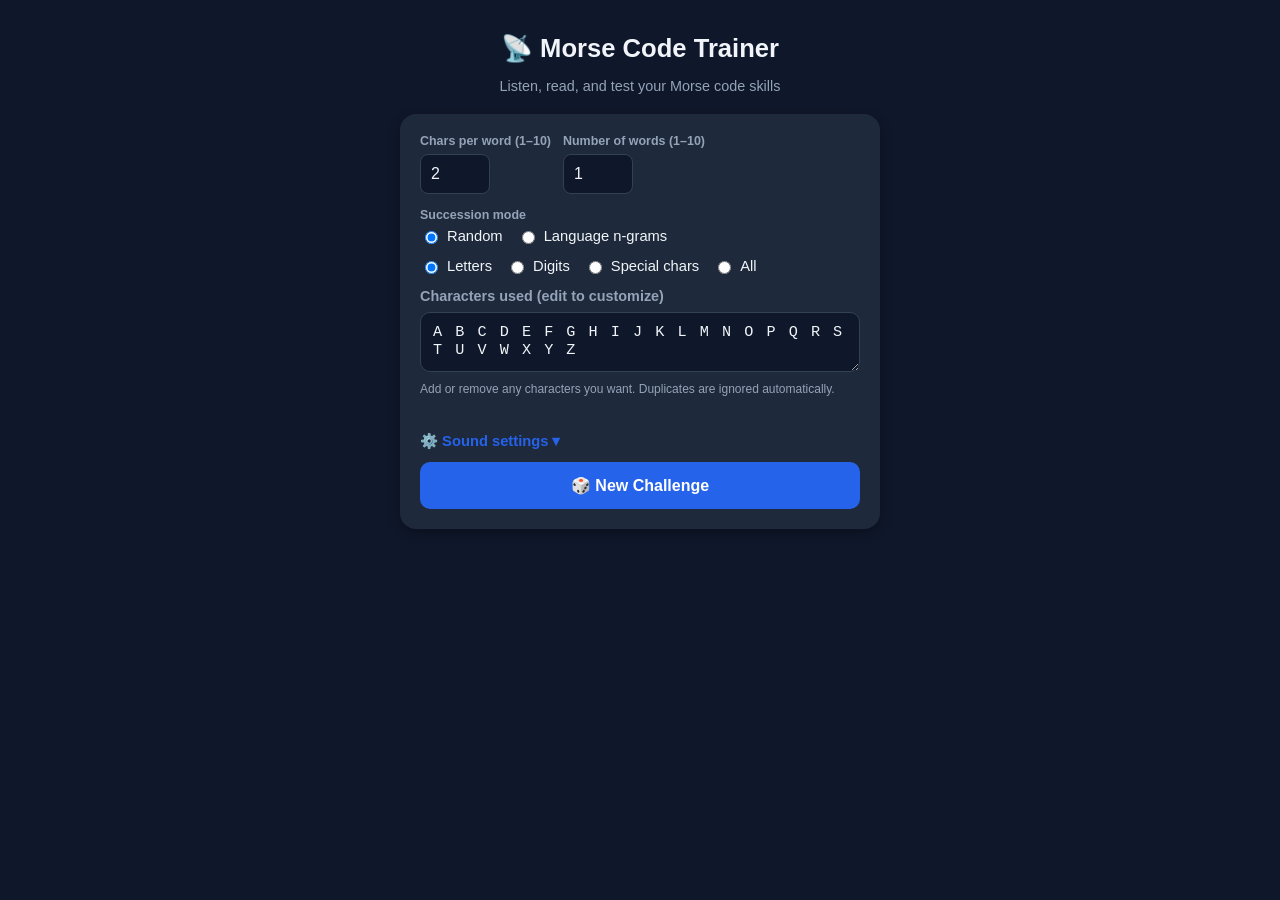
==== client/public/index.html @ 551f35c0 "first commit" ====
<!DOCTYPE html>
<html lang="en">
<head>
<meta charset="UTF-8">
<meta name="viewport" content="width=device-width, initial-scale=1.0, maximum-scale=1.0">
<title>Morse Code Trainer</title>
<style>
  :root {
    --primary: #2563eb;
    --primary-dark: #1d4ed8;
    --success: #16a34a;
    --error: #dc2626;
    --bg: #0f172a;
    --card-bg: #1e293b;
    --text: #f1f5f9;
    --muted: #94a3b8;
  }
  * { box-sizing: border-box; }
  body {
    margin: 0;
    font-family: -apple-system, BlinkMacSystemFont, 'Segoe UI', Roboto, sans-serif;
    background: var(--bg);
    color: var(--text);
    min-height: 100vh;
    display: flex;
    justify-content: center;
    padding: 16px;
  }
  .app {
    width: 100%;
    max-width: 480px;
  }
  h1 {
    text-align: center;
    font-size: 1.6rem;
    margin-bottom: 4px;
  }
  .subtitle {
    text-align: center;
    color: var(--muted);
    font-size: 0.9rem;
    margin-bottom: 20px;
  }
  .card {
    background: var(--card-bg);
    border-radius: 16px;
    padding: 20px;
    margin-bottom: 16px;
    box-shadow: 0 4px 12px rgba(0,0,0,0.3);
  }
  label {
    display: block;
    margin-bottom: 8px;
    font-weight: 600;
    font-size: 0.9rem;
    color: var(--muted);
  }
  .row {
    display: flex;
    gap: 12px;
    align-items: flex-end;
    margin-bottom: 14px;
    flex-wrap: wrap;
  }
  input[type="number"] {
    width: 70px;
    padding: 10px;
    border-radius: 8px;
    border: 1px solid #334155;
    background: #0f172a;
    color: var(--text);
    font-size: 1rem;
  }
  .word-settings-field {
    display: flex;
    flex-direction: column;
  }
  .word-settings-field label {
    font-size: 0.78rem;
    margin-bottom: 6px;
    white-space: nowrap;
  }
  .charset-options {
    display: flex;
    gap: 14px;
    flex-wrap: wrap;
  }
  .charset-options label {
    display: flex;
    align-items: center;
    gap: 6px;
    font-weight: 400;
    color: var(--text);
    margin-bottom: 0;
    font-size: 0.92rem;
  }
  .toggle-row {
    display: flex;
    align-items: center;
    gap: 8px;
    margin-bottom: 14px;
  }
  .toggle-row label {
    font-weight: 400;
    color: var(--text);
    margin-bottom: 0;
    font-size: 0.92rem;
    display: flex;
    align-items: center;
    gap: 8px;
  }
  .toggle-row input[type="checkbox"] {
    width: 18px;
    height: 18px;
    accent-color: var(--primary);
    cursor: pointer;
  }
  .collapsible {
    background: transparent;
    border: none;
    color: var(--primary);
    font-weight: 600;
    font-size: 0.92rem;
    cursor: pointer;
    padding: 0;
    margin-bottom: 12px;
    display: flex;
    align-items: center;
    gap: 6px;
    width: auto;
  }
  .collapsible:hover { text-decoration: underline; background: transparent; }
  .settings-grid {
    display: grid;
    grid-template-columns: 1fr 1fr;
    gap: 12px 16px;
  }
  .settings-field label {
    font-size: 0.8rem;
    margin-bottom: 4px;
  }
  .settings-field input[type="number"] {
    width: 100%;
  }
  .settings-panel {
    margin-bottom: 14px;
  }
  .reset-btn {
    margin-top: 12px;
    background: #334155;
    color: var(--text);
    font-size: 0.85rem;
    padding: 10px;
  }
  .reset-btn:hover { background: #475569; }
  .charpool-textarea {
    width: 100%;
    min-height: 60px;
    padding: 10px 12px;
    border-radius: 10px;
    border: 1px solid #334155;
    background: #0f172a;
    color: var(--text);
    font-size: 0.95rem;
    font-family: 'Courier New', monospace;
    letter-spacing: 2px;
    resize: vertical;
    margin-bottom: 6px;
  }
  .charpool-note {
    font-size: 0.75rem;
    color: var(--muted);
    margin-bottom: 12px;
  }
  .charpool-warning {
    font-size: 0.78rem;
    color: #fbbf24;
    margin-bottom: 12px;
    min-height: 1em;
  }
  button {
    border: none;
    border-radius: 10px;
    padding: 14px 18px;
    font-size: 1rem;
    font-weight: 600;
    cursor: pointer;
    transition: transform 0.1s, background 0.2s;
    width: 100%;
  }
  button:active { transform: scale(0.97); }
  .btn-primary { background: var(--primary); color: white; }
  .btn-primary:hover { background: var(--primary-dark); }
  .btn-secondary { background: #334155; color: var(--text); }
  .btn-secondary:hover { background: #475569; }
  .btn-success { background: var(--success); color: white; }
  .btn-row {
    display: flex;
    gap: 10px;
    margin-bottom: 10px;
  }
  .morse-display {
    font-size: 1.6rem;
    letter-spacing: 3px;
    text-align: center;
    min-height: 60px;
    display: flex;
    align-items: center;
    justify-content: center;
    background: #0f172a;
    border-radius: 12px;
    padding: 16px;
    margin-bottom: 14px;
    word-break: break-word;
    font-family: 'Courier New', monospace;
  }
  .answer-input {
    width: 100%;
    padding: 14px;
    border-radius: 10px;
    border: 1px solid #334155;
    background: #0f172a;
    color: var(--text);
    font-size: 1.2rem;
    text-transform: uppercase;
    text-align: center;
    letter-spacing: 3px;
    margin-bottom: 14px;
  }
  .result {
    text-align: center;
    font-size: 1.4rem;
    letter-spacing: 3px;
    margin-bottom: 10px;
    font-family: 'Courier New', monospace;
  }
  .result-status {
    text-align: center;
    font-size: 1.1rem;
    font-weight: 700;
    margin-bottom: 6px;
  }
  .correct { color: var(--success); }
  .incorrect { color: var(--error); }
  .char-box {
    display: inline-block;
    padding: 4px 8px;
    margin: 2px 1px;
    border-radius: 6px;
  }
  .word-group {
    display: inline-block;
    margin: 0 8px;
  }
  .char-correct { background: rgba(22,163,74,0.2); color: var(--success); }
  .char-incorrect { background: rgba(220,38,38,0.2); color: var(--error); }
  .hint {
    text-align: center;
    color: var(--muted);
    font-size: 0.78rem;
    margin-top: -6px;
    margin-bottom: 12px;
  }
  .hidden { display: none; }
  @media (max-width: 380px) {
    .morse-display { font-size: 1.3rem; letter-spacing: 2px; }
    .settings-grid { grid-template-columns: 1fr; }
  }
</style>
</head>
<body>
<div class="app">
  <h1>📡 Morse Code Trainer</h1>
  <p class="subtitle">Listen, read, and test your Morse code skills</p>

  <div class="card">
    <div class="row">
      <div class="word-settings-field">
        <label for="numChars">Chars per word (1–10)</label>
        <input type="number" id="numChars" min="1" max="10" value="2">
      </div>
      <div class="word-settings-field">
        <label for="numWords">Number of words (1–10)</label>
        <input type="number" id="numWords" min="1" max="10" value="1">
      </div>
    </div>

    <div class="row">
      <div class="word-settings-field" style="flex:1;">
        <label>Succession mode</label>
        <div class="charset-options">
          <label><input type="radio" name="successionMode" value="random" checked> Random</label>
          <label><input type="radio" name="successionMode" value="ngram"> Language n-grams</label>
        </div>
      </div>
    </div>

    <div class="row" id="languageRow" style="display:none;">
      <div class="word-settings-field" style="flex:1;">
        <label>Language</label>
        <div class="charset-options">
          <label><input type="radio" name="ngramLanguage" value="english" checked> English</label>
          <label><input type="radio" name="ngramLanguage" value="french"> French</label>
          <label><input type="radio" name="ngramLanguage" value="german"> German</label>
        </div>
      </div>
    </div>
    <div class="hint hidden" id="ngramHint">Real letter sequences (n-grams) sampled from common vocabulary. Accented letters are simplified to A-Z so they map to Morse code.</div>

    <div id="charsetSection">
      <div class="row">
        <div class="charset-options">
          <label><input type="radio" name="charset" value="letters" checked> Letters</label>
          <label><input type="radio" name="charset" value="digits"> Digits</label>
          <label><input type="radio" name="charset" value="special"> Special chars</label>
          <label><input type="radio" name="charset" value="all"> All</label>
        </div>
      </div>

      <label for="charPoolInput">Characters used (edit to customize)</label>
      <textarea id="charPoolInput" class="charpool-textarea" spellcheck="false"></textarea>
      <div class="charpool-note">Add or remove any characters you want. Duplicates are ignored automatically.</div>
      <div class="charpool-warning" id="charPoolWarning"></div>
    </div>

    <button class="collapsible" id="soundSettingsToggle">⚙️ Sound settings ▾</button>
    <div class="settings-panel hidden" id="soundSettingsPanel">
      <div class="toggle-row">
        <label><input type="checkbox" id="autoPlayToggle" checked> Auto-play sound on new challenge</label>
      </div>
      <div class="settings-grid">
        <div class="settings-field">
          <label for="freqInput">Frequency (Hz)</label>
          <input type="number" id="freqInput" min="100" max="2000" step="10" value="650">
        </div>
        <div class="settings-field">
          <label for="dotInput">Dot duration (ms)</label>
          <input type="number" id="dotInput" min="20" max="1000" step="10" value="90">
        </div>
        <div class="settings-field">
          <label for="dashInput">Dash duration (ms)</label>
          <input type="number" id="dashInput" min="20" max="3000" step="10" value="270">
        </div>
        <div class="settings-field">
          <label for="symbolGapInput">Gap between symbols (ms)</label>
          <input type="number" id="symbolGapInput" min="0" max="1000" step="10" value="90">
        </div>
        <div class="settings-field">
          <label for="charGapInput">Gap between characters (ms)</label>
          <input type="number" id="charGapInput" min="0" max="3000" step="10" value="270">
        </div>
        <div class="settings-field">
          <label for="wordGapInput">Gap between words (ms)</label>
          <input type="number" id="wordGapInput" min="0" max="5000" step="10" value="630">
        </div>
      </div>
      <button class="reset-btn" id="resetSettingsBtn">Reset to standard timing</button>
    </div>

    <button class="btn-primary" id="newChallengeBtn">🎲 New Challenge</button>
  </div>

  <div class="card" id="challengeCard" style="display:none;">
    <label>Morse Code</label>
    <div class="morse-display" id="morseDisplay">— · — ·</div>
    <div class="btn-row">
      <button class="btn-secondary" id="playBtn">🔊 Play Sound</button>
    </div>

    <label for="answerInput">Your answer</label>
    <input type="text" id="answerInput" class="answer-input" maxlength="40" placeholder="Type your answer">

    <div class="btn-row">
      <button class="btn-success" id="checkBtn">✅ Show Result</button>
    </div>

    <div id="resultArea" class="hidden">
      <div class="result-status" id="resultStatus"></div>
      <div class="result" id="resultCompare"></div>
    </div>
  </div>
</div>

<script>
const MORSE = {
  'A': '.-', 'B': '-...', 'C': '-.-.', 'D': '-..', 'E': '.', 'F': '..-.',
  'G': '--.', 'H': '....', 'I': '..', 'J': '.---', 'K': '-.-', 'L': '.-..',
  'M': '--', 'N': '-.', 'O': '---', 'P': '.--.', 'Q': '--.-', 'R': '.-.',
  'S': '...', 'T': '-', 'U': '..-', 'V': '...-', 'W': '.--', 'X': '-..-',
  'Y': '-.--', 'Z': '--..',
  '0': '-----', '1': '.----', '2': '..---', '3': '...--', '4': '....-',
  '5': '.....', '6': '-....', '7': '--...', '8': '---..', '9': '----.',
  '.': '.-.-.-', ',': '--..--', '?': '..--..', "'": '.----.',
  '!': '-.-.--', '/': '-..-.', '(': '-.--.', ')': '-.--.-',
  '&': '.-...', ':': '---...', ';': '-.-.-.', '=': '-...-',
  '+': '.-.-.', '-': '-....-', '_': '..--.-', '"': '.-..-.',
  '$': '...-..-', '@': '.--.-.'
};

const LETTERS = 'ABCDEFGHIJKLMNOPQRSTUVWXYZ'.split('');
const DIGITS = '0123456789'.split('');
const SPECIAL = ['.', ',', '?', "'", '!', '/', '(', ')', '&', ':', ';', '=', '+', '-', '_', '"', '$', '@'];

const PRESETS = {
  letters: LETTERS,
  digits: DIGITS,
  special: SPECIAL,
  all: LETTERS.concat(DIGITS, SPECIAL)
};

const NGRAM_WORDLISTS = {
  english: [
    "A","I","AT","TO","IT","OF","IN","ON","AS","BE","BY","OR","GO","DO","WE","HE","SO","UP","NO","AN","AM","IF","US","MY","ME","OK","ID","OH","HI","YO","PA","MA","OX","EX",
    "THE","AND","FOR","ARE","BUT","NOT","YOU","ALL","CAN","HER","WAS","ONE","OUR","OUT","DAY","GET","HAS","HIM","HIS","HOW","MAN","NEW","NOW","OLD","SEE","TWO","WAY","WHO","BOY","DID","ITS","LET","PUT","SAY","SHE","TOO","USE","ARM","BAG","BED","BOX","CAR","CAT","COW","CUP","CUT","DOG","EAR","EAT","EGG","END","EYE","FAR","FEW","FLY","FUN","GUN","GUY","HOT","ICE","JOB","JOY","KEY","KID","LAW","LEG","LIE","LOT","LOW","MAP","MIX","MOM","NET","OIL","OWN","PAY","PEN","PET","PIE","PIG","POT","RUN","SAD","SAT","SET","SIT","SIX","SKY","SUN","TAX","TEA","TEN","TIP","TOP","TOY","WAR","WIN","YES","ZOO",
    "THAT","WITH","THIS","WILL","YOUR","FROM","THEY","KNOW","WANT","BEEN","GOOD","MUCH","SOME","TIME","VERY","WHEN","COME","HERE","JUST","LIKE","LONG","MAKE","MANY","OVER","SUCH","TAKE","THAN","THEM","WELL","WERE","WHAT","WORD","WORK","YEAR","BACK","CALL","CAME","EACH","FIND","GIVE","HAND","HIGH","KEEP","KIND","LAST","LEFT","LIFE","LIVE","LOOK","MADE","MOST","MOVE","MUST","NAME","NEED","NEXT","OPEN","PART","PLAY","SAID","SAME","SEEM","SHOW","SIDE","TELL","TURN","USED","WEEK","ABLE","BODY","BOOK","BOTH","CITY","COLD","DARK","DEAL","DOOR","DOWN","EASY","FACE","FACT","FALL","FEEL","FILM","FIRE","FISH","FIVE","FOOD","FOOT","FORM","FOUR","FREE","FULL","GAME","GIRL","GROW","HALF","HARD","HEAD","HEAR","HEAT","HELP","HOLD","HOME","HOPE","HOUR","IDEA","KILL","LAND","LATE","LEAD","LESS","LINE","LIST","LOVE","MEAN","MEET","MIND","MISS","NEAR","NICE","NINE","NONE","NOTE","PAIN","PLAN","READ","REAL","REST","RICH","RISE","ROAD","ROCK","ROLE","ROOM","RULE","SAFE","SEAT","SEND","SHIP","SHOP","SHUT","SING","SIZE","SLOW","SORT","SPOT","STAR","STOP","SURE","TALK","TEAM","TEST","TEXT","TREE","TRIP","TRUE","UNIT","VOTE","WAIT","WALK","WALL","WARM","WASH","WIDE","WIFE","WILD","WIND","WISH","WOOD",
    "ABOUT","AFTER","AGAIN","BEING","COULD","EVERY","FIRST","FOUND","GREAT","GROUP","HOUSE","LARGE","LEARN","NEVER","OTHER","PLACE","RIGHT","SMALL","SOUND","STILL","THEIR","THERE","THESE","THING","THINK","THREE","UNDER","WATER","WHERE","WHICH","WHILE","WORLD","WOULD","WRITE","YOUNG","ABOVE","ADULT","ALONE","ALONG","ALIVE","AMONG","ANGER","APPLE","APPLY","BASIC","BEACH","BEGIN","BLACK","BLIND","BLOCK","BLOOD","BOARD","BRAIN","BREAD","BREAK","BRING","BROAD","BROWN","BUILD","CARRY","CATCH","CAUSE","CHAIR","CHART","CHASE","CHILD","CLAIM","CLASS","CLEAN","CLEAR","CLOCK","CLOSE","CLOUD","COAST","COUNT","COURT","COVER","CRAZY","CREAM","CRIME","CROSS","CROWD","CROWN","DAILY","DANCE","DEATH","DOUBT","DRAFT","DRAMA","DREAM","DRESS","DRINK","DRIVE","EARLY","EARTH","EIGHT","EMPTY","ENEMY","ENJOY","ENTER","ENTRY","EQUAL","ERROR","EVENT","EXACT","EXIST","EXTRA","FAITH","FALSE","FIELD","FIGHT","FINAL","FLOOR","FOCUS","FORCE","FRAME","FRESH","FRONT","FRUIT","FUNNY","GLASS","GRAND","GRASS","GREEN","GUARD","GUESS","GUEST","GUIDE","HAPPY","HEART","HEAVY","HORSE","HOTEL","HUMAN","IMAGE","ISSUE","JUDGE","KNIFE","LAUGH","LEVEL","LIGHT","LIMIT","LOCAL","LOOSE","LUCKY","LUNCH","MAGIC","MAJOR","MATCH","METAL","MODEL","MONEY","MONTH","MOTOR","MOUSE","MOUTH","MOVIE","NERVE","NIGHT","NOISE","NORTH","NOVEL","NURSE","OCEAN","OFFER","ORDER","PAINT","PAPER","PARTY","PEACE","PHONE","PHOTO","PIANO","PIECE","PILOT","PLANE","PLANT","PLATE","POINT","POWER","PRESS","PRICE","PRIDE","PRIZE","PROUD","QUEEN","QUICK","QUIET","QUITE","RADIO","RAISE","RANGE","REACH","READY","RIVER","ROUND","ROUTE","ROYAL","SCALE","SCENE","SCORE","SENSE","SERVE","SEVEN","SHAPE","SHARE","SHARP","SHEET","SHELF","SHELL","SHIFT","SHINE","SHIRT","SHOCK","SHOOT","SHORT","SIGHT","SINCE","SKILL","SLEEP","SLIDE","SMART","SMILE","SMOKE","SOLID","SOLVE","SORRY","SPACE","SPARE","SPEAK","SPEED","SPEND","SPORT","STAGE","STAND","START","STATE","STEAM","STEEL","STICK","STOCK","STONE","STORE","STORM","STORY","STUDY","STYLE","SUGAR","SUPER","SWEET","TABLE","TEACH","THANK","THEME","THICK","THROW","TIGHT","TITLE","TODAY","TOTAL","TOUCH","TOUGH","TOWER","TRACK","TRADE","TRAIN","TREAT","TREND","TRIAL","TRICK","TRUCK","TRUST","TRUTH","TWICE","UNION","UNTIL","UPPER","URBAN","USUAL","VALUE","VIDEO","VISIT","VOICE","WATCH","WHEEL","WHITE","WHOLE","WOMAN","WORRY","WORSE","WORTH","WRONG","YOUTH",
    "ALWAYS","AROUND","BECAME","BECOME","BEFORE","BETTER","CHANGE","DURING","ENOUGH","FAMILY","FOLLOW","FRIEND","LITTLE","LOOKED","MOMENT","NUMBER","PEOPLE","PERSON","PUBLIC","REALLY","SCHOOL","SECOND","SHOULD","SYSTEM","THOUGH","TOWARD","ANIMAL","ANSWER","BEHIND","BOTTOM","BROKEN","BUDGET","CAMERA","CANCER","CARBON","CASTLE","CHOICE","CHURCH","CIRCLE","COFFEE","COLUMN","COMBAT","COMMON","COOKIE","COTTON","COUPLE","COURSE","COUSIN","CREDIT","CUSTOM","DAMAGE","DANGER","DECIDE","DEGREE","DESERT","DESIGN","DESIRE","DETAIL","DEVICE","DIFFER","DINNER","DOCTOR","DOLLAR","DOMAIN","DRAGON","EFFECT","EFFORT","EITHER","ELEVEN","EMPIRE","ENGINE","EQUITY","ESCAPE","ETHNIC","EXPAND","EXPECT","EXPERT","EXPORT","FACTOR","FAILED","FAMOUS","FASTEN","FATHER","FELLOW","FEMALE","FIGURE","FILTER","FINGER","FLAVOR","FOREST","FORGET","FORMAL","FORMAT","FORMER","FOSSIL","FUTURE","GARDEN","GATHER","GENDER","GLOBAL","GOLDEN","GROUND","GROWTH","HANDLE","HAPPEN","HEALTH","HEIGHT","HIDDEN","IMPACT","INCOME","INDEED","INJURY","INSECT","INSIDE","INTENT","INVITE","ISLAND","ITSELF","JUNIOR","KICKED","KNIGHT","LAWYER","LEADER","LEAGUE","LEGACY","LESSON","LETTER","LIQUID","LISTEN","LITTLE","LIVING","LOOKUP","MANNER","MARBLE","MARGIN","MARINE","MASTER","MATTER","MEDIUM","MEMBER","MEMORY","METHOD","MIDDLE","MINUTE","MIRROR","MODERN","MODEST","MODULE","MOMENT","MOTHER","MOTION","MOVING","MUSCLE","MUSEUM","MUTUAL","NATION","NATIVE","NATURE","NEARBY","NORMAL","NOTICE","NUMBER","OBJECT","OBTAIN","OFFICE","OPTION","ORANGE","ORIGIN","OUTPUT","OXYGEN","PARENT","PARTLY","PASSED","PATENT","PATROL","PATTER","PEOPLE","PEPPER","PERIOD","PERMIT","PHRASE","PICNIC","PLANET","PLENTY","POCKET","POLICY","POLISH","PORTAL","POSTER","PRIEST","PRINCE","PRISON","PROFIT","PROPER","PROTON","PUBLIC","PUZZLE","RABBIT","RANDOM","RARELY","RATHER","REALLY","REASON","RECALL","RECENT","RECORD","REDUCE","REFORM","REGARD","REGION","RELATE","REMAIN","REMOTE","REMOVE","RENDER","REPAIR","REPEAT","REPORT","RESCUE","RESULT","RETAIL","RETURN","REVEAL","REWARD","RHYTHM","ROBUST","ROTATE","ROUGHT","ROYALS","SAMPLE","SATURN","SAVING","SEARCH","SEASON","SECOND","SECTOR","SECURE","SELDOM","SELECT","SENIOR","SEQUEL","SERIES","SERVER","SETTLE","SEVERE","SHADOW","SHAPED","SHOWER","SILVER","SIMPLE","SIMPLY","SISTER","SOCCER","SOCIAL","SODIUM","SOLELY","SPEECH","SPHERE","SPIRIT","SPOKEN","SPREAD","SPRING","SQUARE","STABLE","STATIC","STATUS","STEADY","STOLEN","STRAIN","STREAM","STREET","STRESS","STRICT","STRIKE","STRING","STRIVE","STRONG","STUDIO","SUBMIT","SUDDEN","SUFFER","SUMMER","SUMMIT","SUNSET","SUPPLY","SURELY","SURVEY","SWITCH","SYMBOL","SYSTEM","TACKLE","TALENT","TARGET","TEMPLE","TENANT","TENNIS","THEORY","THRIVE","TICKET","TIMBER","TISSUE","TOWARD","TRAVEL","TREATY","TRIBAL","TRUSTY","TUNNEL","TWELVE","TWENTY","UNIQUE","UNLESS","UNLOCK","UNTIL0","UPDATE","UPLOAD","URGENT","USEFUL","VALLEY","VENDOR","VERBAL","VESSEL","VICTIM","VIOLIN","VIRTUE","VISION","VISUAL","VOLUME","VOYAGE","WALLET","WEALTH","WEAPON","WEEKLY","WICKED","WIDGET","WINDOW","WINTER","WISDOM","WITHIN","WONDER","WORKER","WRITER","YELLOW",
    "AGAINST","ANOTHER","BECAUSE","BETWEEN","COUNTRY","EXAMPLE","GENERAL","HIMSELF","HISTORY","INCLUDE","MORNING","NOTHING","PICTURE","PROBLEM","PROGRAM","QUICKLY","SEVERAL","SOMEONE","THOUGHT","THROUGH","TOGETHER","ABANDON","ABILITY","ABSENCE","ACADEMY","ACCOUNT","ACCUSED","ACHIEVE","ACQUIRE","ACTIVE","ADDRESS","ADVANCE","ADVISOR","AGREE","AIRLINE","AIRPORT","ALCOHOL","ALLIANCE","ALREADY","ANALYST","ANCIENT","ANNOUNCE","APPEAL","APPOINT","ARRANGE","ARTICLE","ATTEMPT","ATTRACT","AVERAGE","BALANCE","BANKING","BARRIER","BASEBALL","BATTERY","BENEFIT","BESIDES","BICYCLE","BIOLOGY","BLANKET","BOUNDARY","BREAKUP","BRIEFLY","BROTHER","BUILDER","BURNING","CABINET","CALIBER","CAMPING","CAPABLE","CAPITAL","CAPTURE","CAREFUL","CATALOG","CEILING","CENTRAL","CERTAIN","CHANNEL","CHAPTER","CHARITY","CHICKEN","CIRCUIT","CITIZEN","CLASSIC","CLEANER","CLIMATE","CLOSING","CLOTHES","COLLECT","COLONY","COMFORT","COMMAND","COMMENT","COMPANY","COMPARE","COMPETE","COMPLEX","CONCEPT","CONCERN","CONCERT","CONDUCT","CONFIRM","CONNECT","CONSIST","CONSULT","CONTACT","CONTAIN","CONTENT","CONTEST","CONTEXT","CONTROL","CONVERT","COOKING","COUNSEL","COUNTER","COVERAGE","CREATOR","CREATURE","CRIMSON","CRITICS","CULTURE","CURTAIN","CUSTODY","DEALING","DECLARE","DECLINE","DEFAULT","DEFENSE","DEGREES","DELIVER","DENSITY","DEPOSIT","DESKTOP","DESPITE","DESTINY","DETECT","DEVELOP","DIAGRAM","DIALECT","DIAMOND","DIGITAL","DILEMMA","DIMOND","DIRECTOR","DISABLE","DISCUSS","DISEASE","DISPLAY","DISPUTE","DISTANT","DISTINCT","DISTRICT","DIVERSE","DOCTRINE","DOMESTIC","DOWNLOAD","DRAWING","DRIVING","DYNASTY","EASTERN","ECONOMY","EDITION","ELDERLY","ELEMENT","EMBASSY","EMOTION","ENGAGED","ENHANCE","ENOUGH","ENTIRE","ENVELOPE","EPISODE","EQUALLY","ESSENCE","ESTATE","ETERNAL","EVENING","EVIDENT","EXACTLY","EXAMINE","EXECUTE","EXHIBIT","EXPENSE","EXPLAIN","EXPLORE","EXPOSED","EXTREME","FACTORY","FAILURE","FANTASY","FEATURE","FEEDING","FICTION","FINANCE","FINDING","FITNESS","FLEXIBLE","FLOATING","FOREIGN","FORWARD","FOUNDER","FRACTION","FREEDOM","FROZEN","FURNACE","GALLERY","GARBAGE","GENERAL","GENETIC","GENUINE","GESTURE","GLIMPSE","GRAVITY","GROCERY","HANDFUL","HARDWARE","HEADACHE","HEADING","HERSELF","HIGHWAY","HOLIDAY","HORIZON","HOSTAGE","HOUSING","HOWEVER","HUNDRED","HUNTING","HYBRID","ILLEGAL","ILLNESS","IMAGINE","IMPROVE","INCLUDE","INITIAL","INQUIRY","INSIGHT","INSTANT","INSTEAD","INTENSE","INTERIOR","INVOLVE","JOURNAL","JOURNEY","JUSTICE","KEYBOARD","KINGDOM","LANDING","LAUNDRY","LEARNED","LEATHER","LECTURE","LEGENDS","LEISURE","LIBERAL","LIBRARY","LICENSE","LIFETIME","LIGHTLY","LOCATED","MACHINE","MAGICAL","MAILBOX","MAINTAIN","MAJORITY","MANAGER","MANDATE","MANKIND","MASSIVE","MATERIAL","MAXIMUM","MEASURE","MEDICAL","MEETING","MENTION","MESSAGE","MILEAGE","MILITARY","MINERAL","MINIMUM","MISSING","MIXTURE","MOMENTS","MONITOR","MONSTER","MORNING","MOUNTAIN","MOVEMENT","MULTIPLE","MUSICAL","MYSTERY","NATURAL","NEGLECT","NETWORK","NEUTRAL","NOTABLE","NOWHERE","NUCLEAR","NURSERY","OBVIOUS","OFFICER","OPENING","OPINION","OPPOSED","ORDINARY","ORGANIC","OUTCOME","OUTLINE","OVERALL","PACKAGE","PAINFUL","PARKING","PARTNER","PASSAGE","PASSING","PASSION","PATTERN","PENALTY","PENSION","PERFECT","PICTURE","PIONEER","PLASTIC","PLATFORM","POLLING","PORTION","POVERTY","PRECISE","PREMISE","PREPARE","PRESENT","PRESSURE","PREVENT","PRIMARY","PRINTER","PRIVACY","PRIVATE","PROCEED","PROCESS","PRODUCE","PROJECT","PROMISE","PROMOTE","PROTECT","PROTEST","PROVIDE","PUBLISH","PURPOSE","PURSUIT","QUALIFY","QUALITY","QUARTER","RAILWAY","READING","REALITY","RECEIVE","RECOVER","REFLECT","REGULAR","RELEASE","REPLACE","REQUEST","REQUIRE","RESERVE","RESOLVE","RESPECT","RESPOND","REVENUE","REVERSE","ROMANCE","ROUTINE","SANDWICH","SCENERY","SCHEDULE","SCRATCH","SECTION","SEGMENT","SENSING","SERVANT","SETTING","SEVERAL","SHELTER","SHOULDER","SHRIMP","SIMPLIFY","SITUATE","SKILFUL","SLIGHTLY","SOCIETY","SOLDIER","SOMEHOW","SOMEONE","SOMEWHAT","SPECIAL","SPECIES","SPECTRUM","SPEAKER","STANDARD","STARTUP","STATION","STORAGE","STRANGE","STRATEGY","STRETCH","STRUCTURE","STUDENT","SUBJECT","SUCCESS","SUGGEST","SUITCASE","SUNRISE","SUNSHINE","SUPPORT","SUPREME","SURFACE","SURGEON","SURVIVE","SUSPECT","SUSTAIN","SYMPATHY","TALENTED","TEACHER","TEENAGE","TELEVISION","TENSION","TERRACE","TERRAIN","TERRIBLE","TEXTURE","THEATER","THERAPY","THEREBY","THOUSAND","THUMBNAIL","TOGETHER","TOMORROW","TOWARDS","TRADING","TRAFFIC","TRAINER","TRANSIT","TREASURE","TRIANGLE","TRIBUTE","TROUBLE","TRUSTED","TUITION","TUNNEL","TYPICAL","UMBRELLA","UNDERGO","UNIFORM","UNKNOWN","UPGRADE","UPWARDS","URGENCY","VACCINE","VACUUM","VARIETY","VEHICLE","VENTURE","VERSION","VETERAN","VICTORY","VILLAGE","VIOLATE","VIRTUAL","VISIBLE","VITAMIN","VOLTAGE","VOLUME","WARNING","WEATHER","WEBSITE","WEDDING","WELCOME","WHENEVER","WHEREAS","WHISPER","WILDLIFE","WITNESS","WORKING","WORKOUT","WRAPPER"
  ],
  french: [
    "LE","LA","LES","DE","DES","UN","UNE","ET","EST","QUE","QUI","PAR","SUR","PAS","SON","SES","LUI","ELLE","TOUT","TOUS","MOI","TOI","NOUS","VOUS","ICI","LA","OU","NI","SI","VU","EU","OUI","NON",
    "AVEC","DANS","POUR","PLUS","BIEN","SANS","SOUS","VERS","CHEZ","MAIS","DONC","AUSSI","AVANT","APRES","CONTRE","JAMAIS","TOUJOURS","MAINTENANT","BEAUCOUP","QUELQUE","CHAQUE","AUTRE","MEME","TRES","ASSEZ","TROP","PEU","RIEN","AUCUN","CELUI","CELLE","CEUX","QUAND","COMME","DEPUIS","PENDANT","JUSQUE","ENTRE","PARMI",
    "AINSI","ALORS","ENCORE","SOUVENT","PARFOIS","PERSONNE","HOMME","FEMME","ENFANT","FAMILLE","MAISON","VILLE","PAYS","MONDE","TEMPS","JOUR","ANNEE","HEURE","MINUTE","MOMENT","VIE","MORT","AMOUR","AMI","TRAVAIL","ECOLE","LIVRE","MOT","LANGUE","HISTOIRE","MUSIQUE","ART","SCIENCE","NATURE","ANIMAL","PLANTE","ARBRE","FLEUR","SOLEIL","LUNE","ETOILE","CIEL","MER","MONTAGNE","RIVIERE","FORET","ROUTE","VOITURE","TRAIN","AVION","BATEAU","VELO","ORDINATEUR","TELEPHONE","INTERNET","INFORMATION","COMMUNICATION",
    "DEVELOPPEMENT","UNIVERSITE","GOUVERNEMENT","SOCIETE","ECONOMIE","POLITIQUE","CULTURE","EDUCATION","SANTE","ENVIRONNEMENT","ADMINISTRATION","AGRICULTURE","ARCHITECTURE","BIBLIOTHEQUE","CIRCULATION","CIVILISATION","COMPETITION","CONSTRUCTION","CONVERSATION","CORRESPONDANCE","DEMOCRATIE","DEMONSTRATION","DESTINATION","DISTRIBUTION","EXPERIENCE","EXPLICATION","GENERATION","IMAGINATION","INDEPENDANCE","INDUSTRIE","INSTALLATION","INSTITUTION","INTELLIGENCE","INTERPRETATION","INVESTISSEMENT","LEGISLATION","LITTERATURE",
    "ABSOLU","ACCORD","ACTEUR","ADRESSE","AFFAIRE","AGENCE","AIGUILLE","AIMABLE","AJOUTER","ALLUMER","AMBIANCE","AMENDER","AMOUREUX","ANALYSE","ANCIEN","ANGLAIS","ANNONCE","APPAREIL","APPETIT","APPORTER","APPROCHE","ARGENT","ARMOIRE","ARRIVEE","ARTICLE","ASPECT","ASSIETTE","ATELIER","ATTENDRE","ATTITUDE","AUGMENTER","AUJOURD","AUTOMNE","AVENTURE","AVENUE","BALCON","BANDE","BANQUE","BATIMENT","BATON","BEAUCOUP","BESOIN","BILLET","BLESSER","BOISSON","BOUCHE","BOUGIE","BOUTIQUE","BUREAU","CADEAU","CALENDRIER","CAMPAGNE","CANARD","CAPABLE","CAPITAINE","CARRIERE","CARTON","CATEGORIE","CENTAINE","CENTRE","CERTAIN","CHAMBRE","CHAMPION","CHANCE","CHANGER","CHANSON","CHAPEAU","CHARGE","CHATEAU","CHAUFFAGE","CHEMISE","CHEVAL","CHIFFRE","CHIMIE","CHOISIR","CHOSE","CIRCONSTANCE","CITOYEN","CLASSE","CLIENT","COLLEGUE","COLONNE","COMBIEN","COMMANDE","COMMENCER","COMMERCE","COMPAGNIE","COMPLET","COMPRENDRE","COMPTER","CONCERT","CONDITION","CONFIANCE","CONFORT","CONGRES","CONNAITRE","CONSCIENCE","CONSEIL","CONSTATER","CONTINUER","CONTRAIRE","CONTRAT","CONVENIR","COURAGE","COURRIER","COUSIN","COUTEAU","COUTUME","COUVERTURE","CRAINDRE","CRAYON","CREATION","CROIRE","CUISINE","CULTIVER","CURIEUX","DANGER","DECIDER","DECOUVRIR","DEFENSE","DEGATS","DEJEUNER","DELICAT","DEMANDE","DENTISTE","DEPARTEMENT","DERANGER","DERNIER","DESIRER","DESSIN","DETRUIRE","DEVENIR","DEVOIR","DIFFICILE","DIFFUSER","DIMANCHE","DIRECTION","DIRIGER","DISCOURS","DISCUTER","DISPARAITRE","DISPOSER","DISTANCE","DISTINGUER","DIVERTIR","DOMAINE","DOMMAGE","DOULEUR","DUREE","ECHANGE","ECLAIRER","ECONOMISER","ECOUTER","EFFACER","EFFICACE","EFFORT","EGALITE","ELECTRICITE","ELEMENT","ELEVER","EMBRASSER","EMISSION","EMOTION","EMPLOI","EMPORTER","ENCORE","ENERGIE","ENFANCE","ENGAGER","ENNEMI","ENSEIGNER","ENSEMBLE","ENTENDRE","ENTREPRISE","ENVIRON","ENVOYER","EPOQUE","EQUIPE","ESCALIER","ESPACE","ESPERER","ESPRIT","ESSAYER","ETABLIR","ETONNER","ETRANGER","ETUDIANT","EVENEMENT","EVIDENT","EXAMEN","EXCELLENT","EXCUSER","EXERCICE","EXISTER","EXPLIQUER","EXPRIMER","EXTERIEUR","FABRIQUER","FACILE","FACON","FATIGUE","FAUTEUIL","FAVORI","FELICITER","FERMER","FETE","FIGURE","FINALEMENT","FONCTION","FONDER","FORMATION","FORTUNE","FOURCHETTE","FRAGILE","FRANCAIS","FREQUENT","FRONTIERE","FUMER","GAGNER","GARANTIR","GARCON","GENERAL","GENTIL","GESTE","GLACE","GOUTER","GRENIER","GUERISON","GUERRE","HABITER","HABITUDE","HASARD","HAUTEUR","HERBE","HISTOIRE","HIVER","HONNEUR","HONTE","HOPITAL","HORLOGE","HUMEUR","IDENTIFIER","IGNORER","ILLUSTRER","IMAGE","IMMEUBLE","IMPORTANT","IMPOSSIBLE","IMPRESSION","INCONNU","INDIQUER","INFLUENCE","INSISTER","INSTANT","INTEGRER","INTENTION","INTERESSER","INTERIEUR","INTRODUIRE","INVITER","JARDIN","JEUNESSE","JOUEUR","JOURNAL","JOYEUX","JUGEMENT","JUSTICE","LARGEUR","LECTURE","LEGUME","LENTEMENT","LIBERTE","LIMITE","LOISIR","LONGTEMPS","LORSQUE","LUMIERE","MAGASIN","MAINTENIR","MALADIE","MALHEUR","MANIERE","MANQUER","MARCHE","MARIAGE","MATIERE","MECANIQUE","MEDECIN","MEILLEUR","MELANGE","MEMBRE","MENACER","MENAGE","MENTIONNER","MERVEILLE","METTRE","MEUBLE","MILIEU","MINISTRE","MODIFIER","MOITIE","MONNAIE","MONTRER","MORCEAU","MOTIF","MOUVEMENT","MULTIPLE","MYSTERE","NAISSANCE","NATIONAL","NAVIRE","NECESSAIRE","NEIGE","NIVEAU","NOMBREUX","NOTION","NOURRITURE","NOUVELLE","OBJECTIF","OBLIGER","OBSERVER","OBTENIR","OCCASION","OCCUPER","OFFRIR","OMBRE","OPINION","OPPOSER","ORDINAIRE","ORDONNER","ORGANISER","ORIGINE","OUVRIR","PAIEMENT","PAISIBLE","PANTALON","PAQUET","PARAITRE","PARDON","PAREIL","PARFAIT","PARLER","PARTAGER","PARTICULIER","PARTIR","PASSER","PATIENCE","PAUVRE","PAYSAGE","PEINTURE","PENDULE","PENSER","PERDRE","PERMETTRE","PERSONNAGE","PETIT","PEUPLE","PHRASE","PIECE","PLAISIR","PLANTER","PLUSIEURS","POCHE","POESIE","POINTURE","POISSON","POLITESSE","POPULATION","PORTER","POSER","POSSEDER","POSSIBLE","POUVOIR","PRATIQUE","PRECIEUX","PREFERER","PREMIER","PRENDRE","PREPARER","PRESENTER","PRESQUE","PRESSER","PRETENDRE","PREUVE","PRINCIPE","PRISON","PRIVE","PROBABLE","PROBLEME","PROCEDER","PROCHAIN","PRODUIRE","PROFESSEUR","PROFOND","PROGRAMME","PROJET","PROMESSE","PROPOSER","PROPRE","PROTEGER","PROUVER","PUBLIC","PUISSANCE","QUALITE","QUANTITE","QUARTIER","QUESTION","QUOTIDIEN","RACONTER","RAISON","RAPIDE","RAPPELER","RAPPORT","RASSURER","RECEVOIR","RECHERCHE","RECOMMENCER","RECONNAITRE","REGARDER","REGION","REGLER","REGRETTER","RELATION","REMARQUER","REMERCIER","REMPLACER","REMPLIR","RENCONTRER","RENDRE","RENSEIGNER","REPAS","REPONDRE","REPOS","REPRENDRE","RESPECTER","RESPONSABLE","RESSEMBLER","RESTAURANT","RESULTAT","RETARD","RETOUR","RETROUVER","REUNION","REUSSIR","REVENIR","REVER","RICHESSE","RIVIERE","ROMAN","ROUTE","SAISON","SALAIRE","SATISFAIRE","SAUVER","SCIENTIFIQUE","SECOURS","SEMAINE","SENTIMENT","SEPARER","SERIEUX","SERVICE","SEULEMENT","SIGNIFIER","SILENCE","SIMPLE","SITUATION","SOCIETE","SOLEIL","SOLUTION","SOMMEIL","SORTIR","SOUFFRIR","SOUHAITER","SOUVENIR","SPECTACLE","STATION","SUCCES","SUFFIRE","SUIVANT","SUPPORTER","SUPPOSER","SURPRENDRE","SURTOUT","SYMPATHIQUE","SYSTEME","TABLEAU","TANDIS","TELEVISION","TEMOIN","TENDANCE","TENTER","TERMINER","TERRAIN","TERRIBLE","TERRITOIRE","THEATRE","TOUCHER","TOURNER","TRADITION","TRANQUILLE","TRANSPORT","TRAVERSER","TRISTESSE","TROUVER","UNIQUE","USAGE","UTILISER","VACANCES","VALEUR","VEHICULE","VENDRE","VERITABLE","VERITE","VETEMENT","VIEILLIR","VILLAGE","VISAGE","VISITER","VITESSE","VOISIN","VOITURE","VOLONTE","VOYAGE","VOYELLE"
  ],
  german: [
    "ICH","DU","ER","SIE","ES","WIR","IHR","MAN","WER","WAS","WO","WIE","JA","NEIN","UND","ODER","ABER","DENN","WEIL","WENN",
    "DASS","NICHT","AUCH","NUR","SEHR","GUT","SCHLECHT","GROSS","KLEIN","ALT","NEU","SCHNELL","LANGSAM","HEISS","KALT",
    "HOCH","TIEF","LANG","KURZ","VIEL","WENIG","HAUS","STADT","LAND","BERG","FLUSS","MEER","BAUM","BLUME","GARTEN",
    "STRASSE","BRUECKE","SCHLOSS","KIRCHE","MUSEUM","BIBLIOTHEK","KRANKENHAUS","APOTHEKE","RESTAURANT","GESCHAEFT",
    "MARKT","BAHNHOF","FLUGHAFEN","AUTOBAHN","FAHRRAD","MOTORRAD","FLUGZEUG","SCHIFF","ZUG","BUS","TAXI","STRASSENBAHN",
    "FREUND","ARBEIT","SCHULE","SPRACHE","NATUR","FAMILIE","FREIHEIT","GESELLSCHAFT","ENTSCHEIDUNG","WISSENSCHAFT",
    "REGIERUNG","UNTERNEHMEN","VERANTWORTUNG","ENTWICKLUNG","BEDEUTUNG","GESCHWINDIGKEIT","AUFMERKSAMKEIT",
    "ZUSAMMENARBEIT","VERANSTALTUNG","GESUNDHEIT","SICHERHEIT","FREIZEIT","FEIERTAG","GEBURTSTAG","SOMMER","WINTER",
    "HERBST","FRUEHLING","REGEN","SCHNEE","WOLKE","HIMMEL","ERDE","WASSER","FEUER","LUFT","COMPUTER","TECHNIK","GESCHICHTE",
    "MAEDCHEN","JUNGE","MUTTER","VATER","BRUDER","SCHWESTER","GROSSMUTTER","GROSSVATER","ONKEL","TANTE","KIND","BABY",
    "SCHOEN","HAESSLICH","GRUEN","BLAU","ROT","GELB","WEISS","SCHWARZ","BRAUN","GRAU","ORANGE","ROSA",
    "GLUECK","LIEBE","HOFFNUNG","ANGST","FREUDE","TRAUER","AERGER","UEBERRASCHUNG","MUT","GEDULD","VERTRAUEN","RESPEKT",
    "FENSTER","TUER","TISCH","STUHL","BETT","SCHRANK","LAMPE","SPIEGEL","TEPPICH","VORHANG","KUECHE","BADEZIMMER",
    "FRUEHSTUECK","MITTAGESSEN","ABENDESSEN","BROT","BUTTER","KAESE","MILCH","EIER","GEMUESE","OBST","FLEISCH","FISCH",
    "KARTOFFEL","ZWIEBEL","MOEHRE","APFEL","BIRNE","BANANE","ORANGE","TRAUBE","ERDBEERE","KIRSCHE","ZITRONE",
    "MUSIK","KUNST","LITERATUR","PHILOSOPHIE","MATHEMATIK","PHYSIK","CHEMIE","BIOLOGIE","GEOGRAFIE","GESCHICHTE",
    "UNIVERSITAET","BIBLIOTHEK","VORLESUNG","PRUEFUNG","ZEUGNIS","AUSBILDUNG","BERUF","KARRIERE","GEHALT","URLAUB",
    "FLUGZEUG","EISENBAHN","STRASSENVERKEHR","VERKEHRSAMPEL","PARKPLATZ","TANKSTELLE","WERKSTATT","FAHRSCHULE",
    "KRANKHEIT","GESUNDHEIT","ARZT","KRANKENSCHWESTER","MEDIKAMENT","BEHANDLUNG","OPERATION","IMPFUNG","THERAPIE",
    "REGIERUNG","PARLAMENT","WAHL","GESETZ","GERICHT","POLIZEI","FEUERWEHR","ARMEE","BOTSCHAFT","MINISTERIUM",
    "WIRTSCHAFT","INDUSTRIE","LANDWIRTSCHAFT","HANDWERK","HANDEL","BANK","VERSICHERUNG","STEUER","BUDGET","INVESTITION",
    "SCHWIMMEN","LAUFEN","SPRINGEN","TANZEN","SINGEN","SPIELEN","LESEN","SCHREIBEN","ZEICHNEN","MALEN","KOCHEN","BACKEN",
    "SONNE","MOND","STERN","PLANET","GALAXIE","UNIVERSUM","WELTALL","RAKETE","SATELLIT","ASTRONAUT",
    "BERGSTEIGEN","WANDERN","CAMPING","ANGELN","JAGEN","GAERTNERN","FOTOGRAFIEREN","REISEN","ENTDECKEN","ERFORSCHEN"
  ]
};

const DEFAULT_SETTINGS = {
  freq: 650,
  dot: 90,
  dash: 270,
  symbolGap: 90,
  charGap: 270,
  wordGap: 630
};

let currentAnswer = ''; // words separated by single spaces
let audioCtx = null;

const numCharsInput = document.getElementById('numChars');
const numWordsInput = document.getElementById('numWords');
const newChallengeBtn = document.getElementById('newChallengeBtn');
const challengeCard = document.getElementById('challengeCard');
const morseDisplay = document.getElementById('morseDisplay');
const playBtn = document.getElementById('playBtn');
const answerInput = document.getElementById('answerInput');
const checkBtn = document.getElementById('checkBtn');
const resultArea = document.getElementById('resultArea');
const resultStatus = document.getElementById('resultStatus');
const resultCompare = document.getElementById('resultCompare');
const charPoolInput = document.getElementById('charPoolInput');
const charPoolWarning = document.getElementById('charPoolWarning');
const autoPlayToggle = document.getElementById('autoPlayToggle');
const charsetSection = document.getElementById('charsetSection');
const languageRow = document.getElementById('languageRow');
const ngramHint = document.getElementById('ngramHint');

const soundSettingsToggle = document.getElementById('soundSettingsToggle');
const soundSettingsPanel = document.getElementById('soundSettingsPanel');
const freqInput = document.getElementById('freqInput');
const dotInput = document.getElementById('dotInput');
const dashInput = document.getElementById('dashInput');
const symbolGapInput = document.getElementById('symbolGapInput');
const charGapInput = document.getElementById('charGapInput');
const wordGapInput = document.getElementById('wordGapInput');
const resetSettingsBtn = document.getElementById('resetSettingsBtn');

function applyPresetToTextarea() {
  const mode = document.querySelector('input[name="charset"]:checked').value;
  charPoolInput.value = PRESETS[mode].join(' ');
  validateCharPool();
}

document.querySelectorAll('input[name="charset"]').forEach(el => {
  el.addEventListener('change', applyPresetToTextarea);
});

function parseCharPool(rawValue) {
  const seen = new Set();
  const invalid = new Set();
  const pool = [];
  for (const ch of rawValue) {
    if (/\s/.test(ch)) continue; // ignore whitespace/newlines used as separators
    const upper = ch.toUpperCase();
    if (!MORSE.hasOwnProperty(upper)) {
      invalid.add(ch);
      continue;
    }
    if (!seen.has(upper)) {
      seen.add(upper);
      pool.push(upper);
    }
  }
  return { pool, invalid: Array.from(invalid) };
}

function validateCharPool() {
  const { pool, invalid } = parseCharPool(charPoolInput.value);
  if (invalid.length > 0) {
    charPoolWarning.textContent = 'Ignored (no Morse mapping): ' + invalid.join(' ');
  } else if (pool.length === 0) {
    charPoolWarning.textContent = 'No valid characters yet — add at least one.';
  } else {
    charPoolWarning.textContent = '';
  }
  return pool;
}

charPoolInput.addEventListener('input', validateCharPool);

function updateSuccessionModeUI() {
  const mode = document.querySelector('input[name="successionMode"]:checked').value;
  if (mode === 'ngram') {
    charsetSection.classList.add('hidden');
    languageRow.style.display = 'flex';
    ngramHint.classList.remove('hidden');
  } else {
    charsetSection.classList.remove('hidden');
    languageRow.style.display = 'none';
    ngramHint.classList.add('hidden');
  }
}

document.querySelectorAll('input[name="successionMode"]').forEach(el => {
  el.addEventListener('change', updateSuccessionModeUI);
});
updateSuccessionModeUI();

function getNGramWord(language, n) {
  const words = NGRAM_WORDLISTS[language] || NGRAM_WORDLISTS.english;
  const candidates = words.filter(w => w.length >= n);
  let base;
  if (candidates.length > 0) {
    base = candidates[Math.floor(Math.random() * candidates.length)];
  } else {
    // Fallback: concatenate random words until long enough (rare, only for very large n)
    base = '';
    while (base.length < n) {
      base += words[Math.floor(Math.random() * words.length)];
    }
  }
  const maxStart = base.length - n;
  const start = Math.floor(Math.random() * (maxStart + 1));
  return base.substr(start, n);
}

soundSettingsToggle.addEventListener('click', () => {
  const isHidden = soundSettingsPanel.classList.contains('hidden');
  soundSettingsPanel.classList.toggle('hidden');
  soundSettingsToggle.textContent = isHidden ? '⚙️ Sound settings ▴' : '⚙️ Sound settings ▾';
});

resetSettingsBtn.addEventListener('click', () => {
  freqInput.value = DEFAULT_SETTINGS.freq;
  dotInput.value = DEFAULT_SETTINGS.dot;
  dashInput.value = DEFAULT_SETTINGS.dash;
  symbolGapInput.value = DEFAULT_SETTINGS.symbolGap;
  charGapInput.value = DEFAULT_SETTINGS.charGap;
  wordGapInput.value = DEFAULT_SETTINGS.wordGap;
});

function getSoundSettings() {
  const clampMin = (val, min) => (isNaN(val) || val < min ? min : val);
  return {
    freq: clampMin(parseFloat(freqInput.value), 50),
    dot: clampMin(parseFloat(dotInput.value), 10) / 1000,
    dash: clampMin(parseFloat(dashInput.value), 10) / 1000,
    symbolGap: clampMin(parseFloat(symbolGapInput.value), 0) / 1000,
    charGap: clampMin(parseFloat(charGapInput.value), 0) / 1000,
    wordGap: clampMin(parseFloat(wordGapInput.value), 0) / 1000
  };
}

function generateChallenge() {
  let wordLen = parseInt(numCharsInput.value, 10);
  if (isNaN(wordLen) || wordLen < 1) wordLen = 1;
  if (wordLen > 10) wordLen = 10;
  numCharsInput.value = wordLen;

  let numWords = parseInt(numWordsInput.value, 10);
  if (isNaN(numWords) || numWords < 1) numWords = 1;
  if (numWords > 10) numWords = 10;
  numWordsInput.value = numWords;

  const successionMode = document.querySelector('input[name="successionMode"]:checked').value;
  const words = [];

  if (successionMode === 'ngram') {
    const language = document.querySelector('input[name="ngramLanguage"]:checked').value;
    for (let w = 0; w < numWords; w++) {
      words.push(getNGramWord(language, wordLen));
    }
  } else {
    let pool = validateCharPool();
    if (pool.length === 0) {
      pool = LETTERS; // safe fallback so the app never breaks
    }
    for (let w = 0; w < numWords; w++) {
      let word = '';
      for (let i = 0; i < wordLen; i++) {
        word += pool[Math.floor(Math.random() * pool.length)];
      }
      words.push(word);
    }
  }

  currentAnswer = words.join(' ');

  const morseDisplayParts = words.map(word =>
    word.split('').map(c => MORSE[c]).join('   ')
  );
  morseDisplay.textContent = morseDisplayParts.join('   /   ');

  challengeCard.style.display = 'block';
  resultArea.classList.add('hidden');
  answerInput.value = '';
  answerInput.maxLength = numWords * wordLen + numWords + 5;
  answerInput.placeholder = numWords > 1 ? 'Type the words, separated by spaces' : 'Type your answer';
  answerInput.focus();

  if (autoPlayToggle.checked) {
    playMorse(currentAnswer);
  }
}

function playTone(startTime, duration, freq) {
  const osc = audioCtx.createOscillator();
  const gain = audioCtx.createGain();
  osc.frequency.value = freq;
  osc.type = 'sine';
  const rampTime = Math.min(0.005, duration / 4);
  gain.gain.setValueAtTime(0, startTime);
  gain.gain.linearRampToValueAtTime(0.3, startTime + rampTime);
  gain.gain.setValueAtTime(0.3, startTime + duration - rampTime);
  gain.gain.linearRampToValueAtTime(0, startTime + duration);
  osc.connect(gain);
  gain.connect(audioCtx.destination);
  osc.start(startTime);
  osc.stop(startTime + duration);
}

function playMorse(answer) {
  if (!audioCtx) {
    audioCtx = new (window.AudioContext || window.webkitAudioContext)();
  }
  if (audioCtx.state === 'suspended') {
    audioCtx.resume();
  }

  const settings = getSoundSettings();
  let t = audioCtx.currentTime + 0.1;

  const words = answer.split(' ');

  words.forEach((word, wIndex) => {
    const morseParts = word.split('').map(c => MORSE[c]);
    morseParts.forEach((code, cIndex) => {
      for (let i = 0; i < code.length; i++) {
        const symbol = code[i];
        const duration = symbol === '.' ? settings.dot : settings.dash;
        playTone(t, duration, settings.freq);
        t += duration;
        if (i < code.length - 1) {
          t += settings.symbolGap; // gap between elements within the same character
        }
      }
      if (cIndex < morseParts.length - 1) {
        t += settings.charGap; // gap between characters within the same word
      }
    });
    if (wIndex < words.length - 1) {
      t += settings.wordGap; // gap between words
    }
  });
}

newChallengeBtn.addEventListener('click', generateChallenge);

playBtn.addEventListener('click', () => {
  if (currentAnswer) playMorse(currentAnswer);
});

checkBtn.addEventListener('click', () => {
  const rawUserAnswer = answerInput.value.toUpperCase().trim();

  const correctWords = currentAnswer.split(' ');
  const userWords = rawUserAnswer.length ? rawUserAnswer.split(/\s+/) : [];

  let compareHtml = '';
  let allCorrect = correctWords.length === userWords.length;

  correctWords.forEach((correctWord, wIndex) => {
    const userWord = userWords[wIndex] || '';
    let wordHtml = '';
    let wordCorrect = correctWord.length === userWord.length;

    for (let i = 0; i < correctWord.length; i++) {
      const correctChar = correctWord[i];
      const userChar = userWord[i] || '_';
      const isMatch = userChar === correctChar;
      if (!isMatch) wordCorrect = false;
      wordHtml += `<span class="char-box ${isMatch ? 'char-correct' : 'char-incorrect'}">${correctChar}</span>`;
    }

    if (!wordCorrect) allCorrect = false;
    compareHtml += `<span class="word-group">${wordHtml}</span>`;
  });

  resultStatus.textContent = allCorrect ? '✅ Correct!' : '❌ Not quite';
  resultStatus.className = 'result-status ' + (allCorrect ? 'correct' : 'incorrect');
  resultCompare.innerHTML = compareHtml;
  resultArea.classList.remove('hidden');
});

answerInput.addEventListener('keydown', (e) => {
  if (e.key === 'Enter') checkBtn.click();
});

// Initialize the character pool textarea with the default preset (Letters)
applyPresetToTextarea();
</script>
</body>
</html>
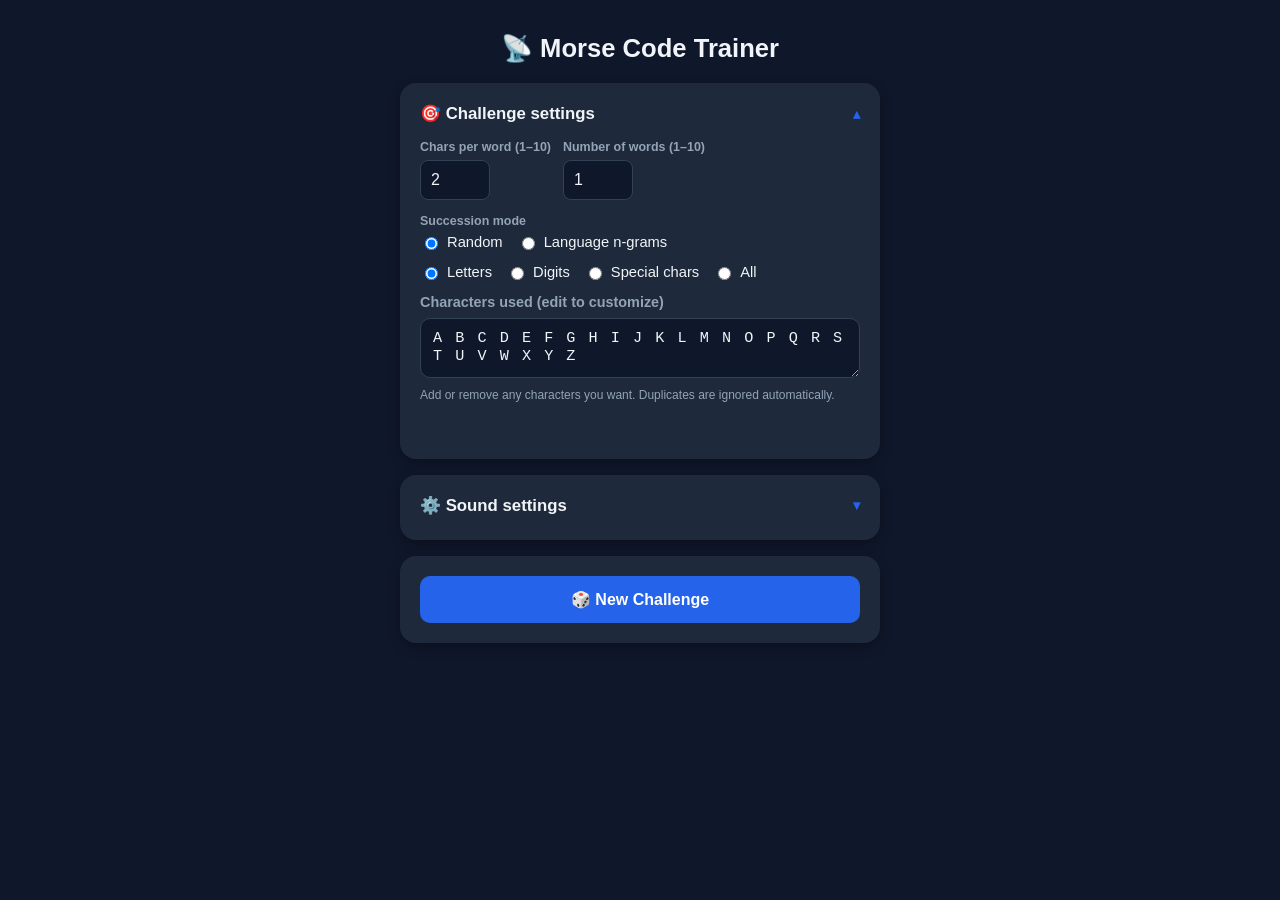
==== commit afac7a4f: "improve" ====
--- a/client/public/index.html
+++ b/client/public/index.html
@@ -33,12 +33,6 @@
   h1 {
     text-align: center;
     font-size: 1.6rem;
-    margin-bottom: 4px;
-  }
-  .subtitle {
-    text-align: center;
-    color: var(--muted);
-    font-size: 0.9rem;
     margin-bottom: 20px;
   }
   .card {
@@ -115,21 +109,28 @@
     accent-color: var(--primary);
     cursor: pointer;
   }
-  .collapsible {
+  .section-title-btn {
     background: transparent;
     border: none;
-    color: var(--primary);
-    font-weight: 600;
-    font-size: 0.92rem;
+    color: var(--text);
+    font-weight: 700;
+    font-size: 1.05rem;
     cursor: pointer;
     padding: 0;
-    margin-bottom: 12px;
+    margin-bottom: 4px;
     display: flex;
     align-items: center;
-    gap: 6px;
-    width: auto;
-  }
-  .collapsible:hover { text-decoration: underline; background: transparent; }
+    justify-content: space-between;
+    width: 100%;
+  }
+  .section-title-btn:hover { background: transparent; opacity: 0.85; }
+  .section-arrow {
+    color: var(--primary);
+    font-size: 0.9rem;
+  }
+  .section-body {
+    margin-top: 16px;
+  }
   .settings-grid {
     display: grid;
     grid-template-columns: 1fr 1fr;
@@ -141,9 +142,6 @@
   }
   .settings-field input[type="number"] {
     width: 100%;
-  }
-  .settings-panel {
-    margin-bottom: 14px;
   }
   .reset-btn {
     margin-top: 12px;
@@ -271,60 +269,70 @@
 <body>
 <div class="app">
   <h1>📡 Morse Code Trainer</h1>
-  <p class="subtitle">Listen, read, and test your Morse code skills</p>
 
   <div class="card">
-    <div class="row">
-      <div class="word-settings-field">
-        <label for="numChars">Chars per word (1–10)</label>
-        <input type="number" id="numChars" min="1" max="10" value="2">
+    <button class="section-title-btn" id="challengeSettingsToggle">
+      <span>🎯 Challenge settings</span>
+      <span class="section-arrow" id="challengeSettingsArrow">▴</span>
+    </button>
+    <div class="section-body" id="challengeSettingsBody">
+      <div class="row">
+        <div class="word-settings-field">
+          <label for="numChars">Chars per word (1–10)</label>
+          <input type="number" id="numChars" min="1" max="10" value="2">
+        </div>
+        <div class="word-settings-field">
+          <label for="numWords">Number of words (1–10)</label>
+          <input type="number" id="numWords" min="1" max="10" value="1">
+        </div>
       </div>
-      <div class="word-settings-field">
-        <label for="numWords">Number of words (1–10)</label>
-        <input type="number" id="numWords" min="1" max="10" value="1">
+
+      <div class="row">
+        <div class="word-settings-field" style="flex:1;">
+          <label>Succession mode</label>
+          <div class="charset-options">
+            <label><input type="radio" name="successionMode" value="random" checked> Random</label>
+            <label><input type="radio" name="successionMode" value="ngram"> Language n-grams</label>
+          </div>
+        </div>
+      </div>
+
+      <div class="row" id="languageRow" style="display:none;">
+        <div class="word-settings-field" style="flex:1;">
+          <label>Language</label>
+          <div class="charset-options">
+            <label><input type="radio" name="ngramLanguage" value="english" checked> English</label>
+            <label><input type="radio" name="ngramLanguage" value="french"> French</label>
+            <label><input type="radio" name="ngramLanguage" value="german"> German</label>
+          </div>
+        </div>
+      </div>
+      <div class="hint hidden" id="ngramHint">Real letter sequences (n-grams) sampled from common vocabulary. Accented letters are simplified to A-Z so they map to Morse code.</div>
+
+      <div id="charsetSection">
+        <div class="row">
+          <div class="charset-options">
+            <label><input type="radio" name="charset" value="letters" checked> Letters</label>
+            <label><input type="radio" name="charset" value="digits"> Digits</label>
+            <label><input type="radio" name="charset" value="special"> Special chars</label>
+            <label><input type="radio" name="charset" value="all"> All</label>
+          </div>
+        </div>
+
+        <label for="charPoolInput">Characters used (edit to customize)</label>
+        <textarea id="charPoolInput" class="charpool-textarea" spellcheck="false"></textarea>
+        <div class="charpool-note">Add or remove any characters you want. Duplicates are ignored automatically.</div>
+        <div class="charpool-warning" id="charPoolWarning"></div>
       </div>
     </div>
-
-    <div class="row">
-      <div class="word-settings-field" style="flex:1;">
-        <label>Succession mode</label>
-        <div class="charset-options">
-          <label><input type="radio" name="successionMode" value="random" checked> Random</label>
-          <label><input type="radio" name="successionMode" value="ngram"> Language n-grams</label>
-        </div>
-      </div>
-    </div>
-
-    <div class="row" id="languageRow" style="display:none;">
-      <div class="word-settings-field" style="flex:1;">
-        <label>Language</label>
-        <div class="charset-options">
-          <label><input type="radio" name="ngramLanguage" value="english" checked> English</label>
-          <label><input type="radio" name="ngramLanguage" value="french"> French</label>
-          <label><input type="radio" name="ngramLanguage" value="german"> German</label>
-        </div>
-      </div>
-    </div>
-    <div class="hint hidden" id="ngramHint">Real letter sequences (n-grams) sampled from common vocabulary. Accented letters are simplified to A-Z so they map to Morse code.</div>
-
-    <div id="charsetSection">
-      <div class="row">
-        <div class="charset-options">
-          <label><input type="radio" name="charset" value="letters" checked> Letters</label>
-          <label><input type="radio" name="charset" value="digits"> Digits</label>
-          <label><input type="radio" name="charset" value="special"> Special chars</label>
-          <label><input type="radio" name="charset" value="all"> All</label>
-        </div>
-      </div>
-
-      <label for="charPoolInput">Characters used (edit to customize)</label>
-      <textarea id="charPoolInput" class="charpool-textarea" spellcheck="false"></textarea>
-      <div class="charpool-note">Add or remove any characters you want. Duplicates are ignored automatically.</div>
-      <div class="charpool-warning" id="charPoolWarning"></div>
-    </div>
-
-    <button class="collapsible" id="soundSettingsToggle">⚙️ Sound settings ▾</button>
-    <div class="settings-panel hidden" id="soundSettingsPanel">
+  </div>
+
+  <div class="card">
+    <button class="section-title-btn" id="soundSettingsToggle">
+      <span>⚙️ Sound settings</span>
+      <span class="section-arrow" id="soundSettingsArrow">▾</span>
+    </button>
+    <div class="section-body hidden" id="soundSettingsBody">
       <div class="toggle-row">
         <label><input type="checkbox" id="autoPlayToggle" checked> Auto-play sound on new challenge</label>
       </div>
@@ -356,7 +364,9 @@
       </div>
       <button class="reset-btn" id="resetSettingsBtn">Reset to standard timing</button>
     </div>
-
+  </div>
+
+  <div class="card">
     <button class="btn-primary" id="newChallengeBtn">🎲 New Challenge</button>
   </div>
 
@@ -482,8 +492,13 @@
 const languageRow = document.getElementById('languageRow');
 const ngramHint = document.getElementById('ngramHint');
 
+const challengeSettingsToggle = document.getElementById('challengeSettingsToggle');
+const challengeSettingsBody = document.getElementById('challengeSettingsBody');
+const challengeSettingsArrow = document.getElementById('challengeSettingsArrow');
+
 const soundSettingsToggle = document.getElementById('soundSettingsToggle');
-const soundSettingsPanel = document.getElementById('soundSettingsPanel');
+const soundSettingsBody = document.getElementById('soundSettingsBody');
+const soundSettingsArrow = document.getElementById('soundSettingsArrow');
 const freqInput = document.getElementById('freqInput');
 const dotInput = document.getElementById('dotInput');
 const dashInput = document.getElementById('dashInput');
@@ -571,10 +586,16 @@
   return base.substr(start, n);
 }
 
+challengeSettingsToggle.addEventListener('click', () => {
+  const isHidden = challengeSettingsBody.classList.contains('hidden');
+  challengeSettingsBody.classList.toggle('hidden');
+  challengeSettingsArrow.textContent = isHidden ? '▴' : '▾';
+});
+
 soundSettingsToggle.addEventListener('click', () => {
-  const isHidden = soundSettingsPanel.classList.contains('hidden');
-  soundSettingsPanel.classList.toggle('hidden');
-  soundSettingsToggle.textContent = isHidden ? '⚙️ Sound settings ▴' : '⚙️ Sound settings ▾';
+  const isHidden = soundSettingsBody.classList.contains('hidden');
+  soundSettingsBody.classList.toggle('hidden');
+  soundSettingsArrow.textContent = isHidden ? '▴' : '▾';
 });
 
 resetSettingsBtn.addEventListener('click', () => {
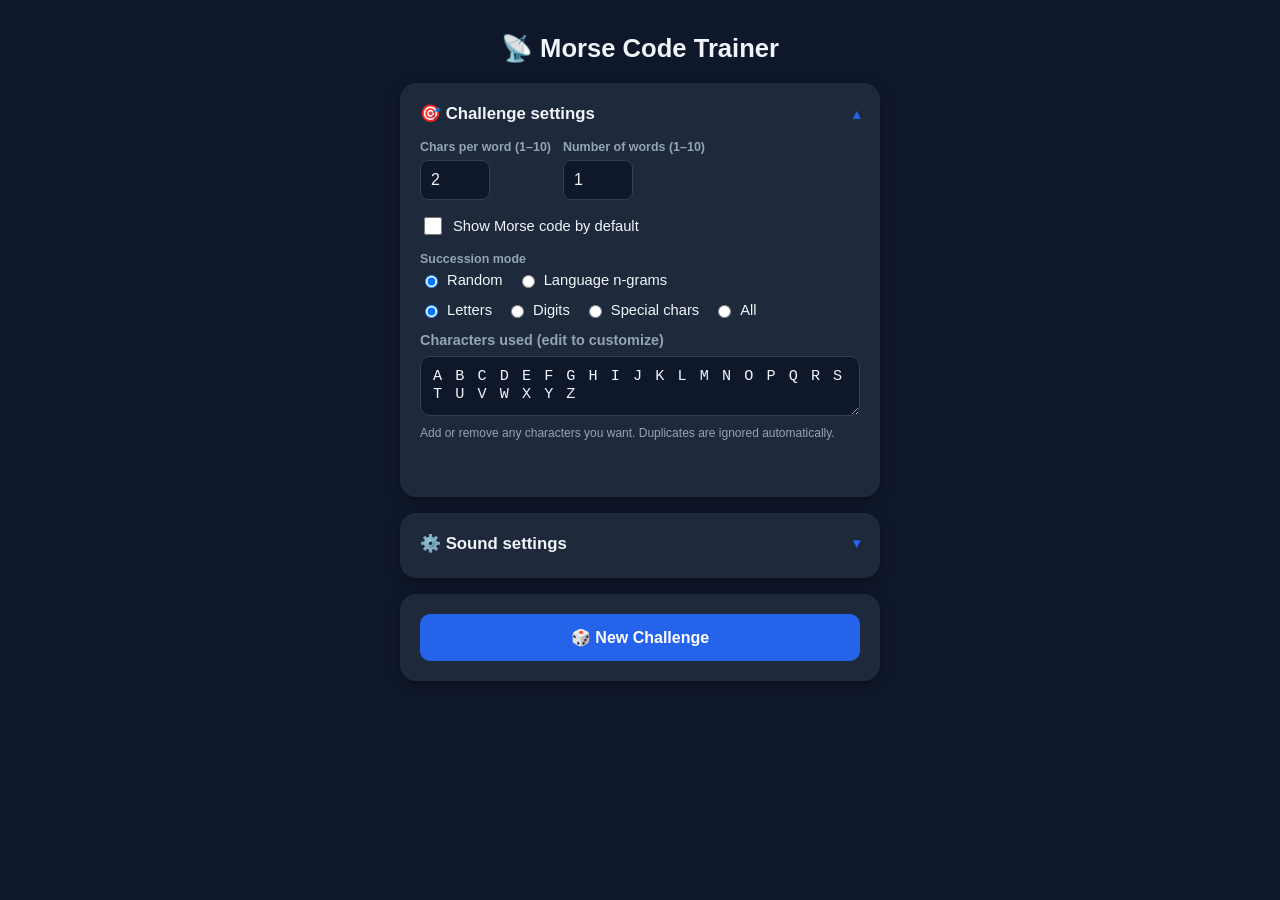
==== commit fc907b9d: "improve" ====
--- a/client/public/index.html
+++ b/client/public/index.html
@@ -4,6 +4,11 @@
 <meta charset="UTF-8">
 <meta name="viewport" content="width=device-width, initial-scale=1.0, maximum-scale=1.0">
 <title>Morse Code Trainer</title>
+<link rel="manifest" href="manifest.json">
+<meta name="theme-color" content="#0f172a">
+<link rel="apple-touch-icon" href="icon-192.png">
+<meta name="apple-mobile-web-app-capable" content="yes">
+<meta name="apple-mobile-web-app-status-bar-style" content="black-translucent">
 <style>
   :root {
     --primary: #2563eb;
@@ -197,6 +202,37 @@
     gap: 10px;
     margin-bottom: 10px;
   }
+  .morse-label-row {
+    display: flex;
+    align-items: center;
+    justify-content: space-between;
+    margin-bottom: 8px;
+  }
+  .morse-label-row label {
+    margin-bottom: 0;
+  }
+  .eye-btn {
+    width: auto;
+    background: transparent;
+    border: none;
+    padding: 6px;
+    border-radius: 8px;
+    cursor: pointer;
+    color: var(--muted);
+    display: flex;
+    align-items: center;
+    justify-content: center;
+    transition: color 0.2s, background 0.2s;
+  }
+  .eye-btn:hover {
+    background: #334155;
+    color: var(--text);
+  }
+  .eye-btn svg {
+    width: 20px;
+    height: 20px;
+    display: block;
+  }
   .morse-display {
     font-size: 1.6rem;
     letter-spacing: 3px;
@@ -208,9 +244,20 @@
     background: #0f172a;
     border-radius: 12px;
     padding: 16px;
-    margin-bottom: 14px;
+    margin-bottom: 8px;
     word-break: break-word;
     font-family: 'Courier New', monospace;
+    transition: filter 0.2s;
+  }
+  .morse-display.morse-hidden {
+    filter: blur(10px);
+    user-select: none;
+  }
+  .morse-hint {
+    text-align: center;
+    color: var(--muted);
+    font-size: 0.78rem;
+    margin-bottom: 14px;
   }
   .answer-input {
     width: 100%;
@@ -285,6 +332,10 @@
           <label for="numWords">Number of words (1–10)</label>
           <input type="number" id="numWords" min="1" max="10" value="1">
         </div>
+      </div>
+
+      <div class="toggle-row">
+        <label><input type="checkbox" id="showMorseDefaultToggle"> Show Morse code by default</label>
       </div>
 
       <div class="row">
@@ -371,11 +422,18 @@
   </div>
 
   <div class="card" id="challengeCard" style="display:none;">
-    <label>Morse Code</label>
-    <div class="morse-display" id="morseDisplay">— · — ·</div>
     <div class="btn-row">
       <button class="btn-secondary" id="playBtn">🔊 Play Sound</button>
     </div>
+
+    <div class="morse-label-row">
+      <label style="margin-bottom:0;">Morse Code</label>
+      <button class="eye-btn" id="toggleMorseBtn" aria-label="Show or hide Morse code" title="Show/hide Morse code">
+        <svg id="eyeIcon" viewBox="0 0 24 24" fill="none" stroke="currentColor" stroke-width="2" stroke-linecap="round" stroke-linejoin="round"></svg>
+      </button>
+    </div>
+    <div class="morse-display morse-hidden" id="morseDisplay">— · — ·</div>
+    <div class="morse-hint hidden" id="morseHint">Tap the eye icon to reveal</div>
 
     <label for="answerInput">Your answer</label>
     <input type="text" id="answerInput" class="answer-input" maxlength="40" placeholder="Type your answer">
@@ -471,14 +529,22 @@
   wordGap: 630
 };
 
+const EYE_OPEN_PATH = '<path d="M1 12s4-8 11-8 11 8 11 8-4 8-11 8-11-8-11-8z"></path><circle cx="12" cy="12" r="3"></circle>';
+const EYE_OFF_PATH = '<path d="M17.94 17.94A10.94 10.94 0 0 1 12 20c-7 0-11-8-11-8a21.8 21.8 0 0 1 5.06-6.06"></path><path d="M9.9 4.24A10.94 10.94 0 0 1 12 4c7 0 11 8 11 8a21.8 21.8 0 0 1-2.16 3.19"></path><path d="M14.12 14.12a3 3 0 1 1-4.24-4.24"></path><line x1="1" y1="1" x2="23" y2="23"></line>';
+
 let currentAnswer = ''; // words separated by single spaces
 let audioCtx = null;
+let morseHidden = true;
 
 const numCharsInput = document.getElementById('numChars');
 const numWordsInput = document.getElementById('numWords');
 const newChallengeBtn = document.getElementById('newChallengeBtn');
 const challengeCard = document.getElementById('challengeCard');
 const morseDisplay = document.getElementById('morseDisplay');
+const morseHint = document.getElementById('morseHint');
+const toggleMorseBtn = document.getElementById('toggleMorseBtn');
+const eyeIcon = document.getElementById('eyeIcon');
+const showMorseDefaultToggle = document.getElementById('showMorseDefaultToggle');
 const playBtn = document.getElementById('playBtn');
 const answerInput = document.getElementById('answerInput');
 const checkBtn = document.getElementById('checkBtn');
@@ -567,6 +633,25 @@
   el.addEventListener('change', updateSuccessionModeUI);
 });
 updateSuccessionModeUI();
+
+function updateMorseVisibility() {
+  if (morseHidden) {
+    morseDisplay.classList.add('morse-hidden');
+    morseHint.classList.remove('hidden');
+    eyeIcon.innerHTML = EYE_OFF_PATH;
+  } else {
+    morseDisplay.classList.remove('morse-hidden');
+    morseHint.classList.add('hidden');
+    eyeIcon.innerHTML = EYE_OPEN_PATH;
+  }
+}
+
+toggleMorseBtn.addEventListener('click', () => {
+  morseHidden = !morseHidden;
+  updateMorseVisibility();
+});
+
+updateMorseVisibility();
 
 function getNGramWord(language, n) {
   const words = NGRAM_WORDLISTS[language] || NGRAM_WORDLISTS.english;
@@ -665,6 +750,9 @@
   answerInput.maxLength = numWords * wordLen + numWords + 5;
   answerInput.placeholder = numWords > 1 ? 'Type the words, separated by spaces' : 'Type your answer';
   answerInput.focus();
+
+  morseHidden = !showMorseDefaultToggle.checked;
+  updateMorseVisibility();
 
   if (autoPlayToggle.checked) {
     playMorse(currentAnswer);
@@ -766,6 +854,15 @@
 
 // Initialize the character pool textarea with the default preset (Letters)
 applyPresetToTextarea();
+
+// Register service worker for offline support
+if ('serviceWorker' in navigator) {
+  window.addEventListener('load', () => {
+    navigator.serviceWorker.register('sw.js').catch((err) => {
+      console.warn('Service worker registration failed:', err);
+    });
+  });
+}
 </script>
 </body>
 </html>
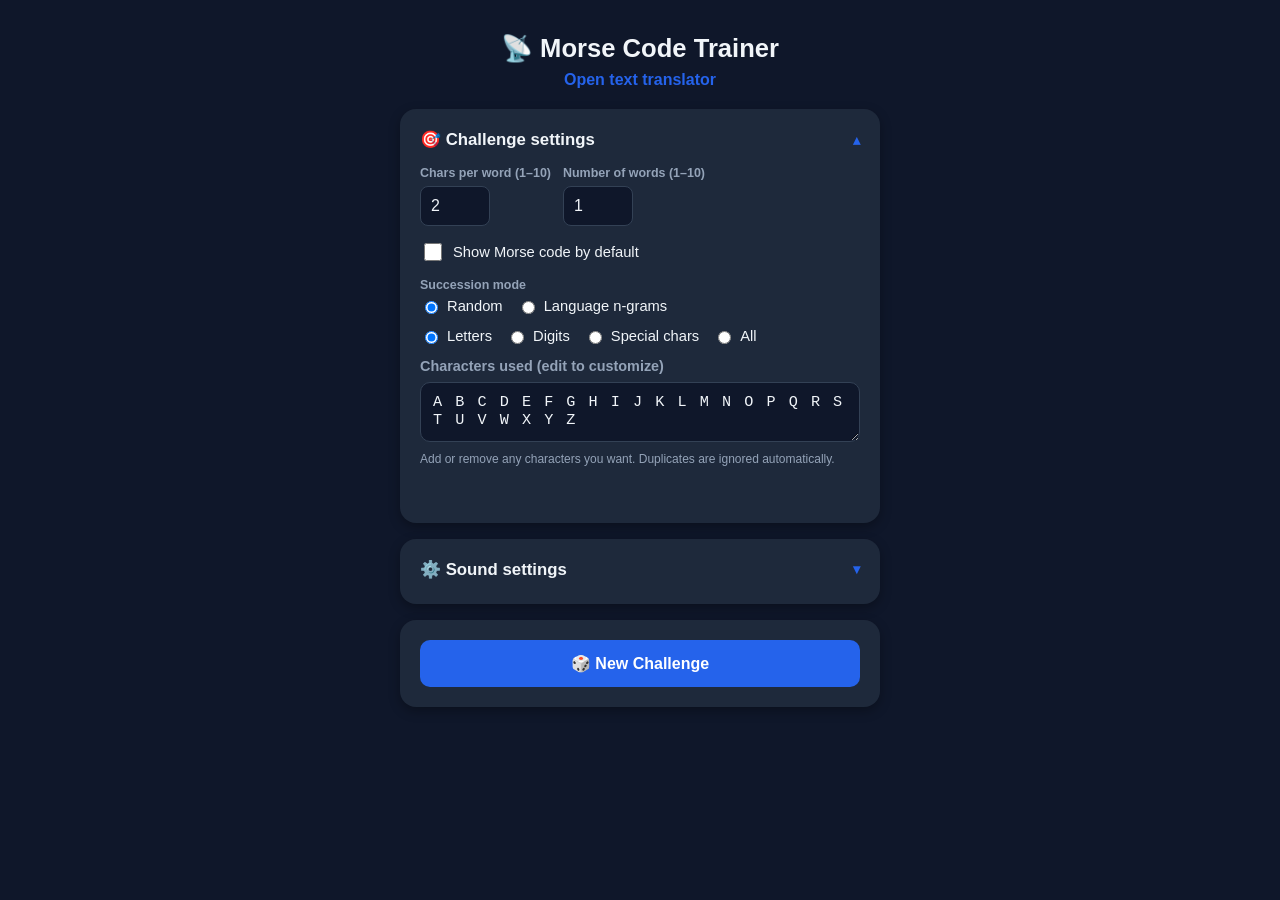
==== commit 3d6ded50: "improve" ====
--- a/client/public/index.html
+++ b/client/public/index.html
@@ -40,6 +40,15 @@
     font-size: 1.6rem;
     margin-bottom: 20px;
   }
+  .page-link {
+    display: block;
+    color: var(--primary);
+    text-align: center;
+    margin: -12px 0 20px;
+    font-weight: 600;
+    text-decoration: none;
+  }
+  .page-link:hover { color: #60a5fa; }
   .card {
     background: var(--card-bg);
     border-radius: 16px;
@@ -316,6 +325,7 @@
 <body>
 <div class="app">
   <h1>📡 Morse Code Trainer</h1>
+  <a class="page-link" href="translator.html">Open text translator</a>
 
   <div class="card">
     <button class="section-title-btn" id="challengeSettingsToggle">
@@ -573,6 +583,38 @@
 const wordGapInput = document.getElementById('wordGapInput');
 const resetSettingsBtn = document.getElementById('resetSettingsBtn');
 
+const SOUND_SETTINGS_KEY = 'morse-trainer-sound-settings';
+const soundSettingInputs = [freqInput, dotInput, dashInput, symbolGapInput, charGapInput, wordGapInput];
+
+function loadSoundSettings() {
+  try {
+    const savedSettings = JSON.parse(localStorage.getItem(SOUND_SETTINGS_KEY));
+    if (!savedSettings) return;
+    soundSettingInputs.forEach(input => {
+      if (savedSettings[input.id] !== undefined) input.value = savedSettings[input.id];
+    });
+    if (typeof savedSettings.autoPlay === 'boolean') autoPlayToggle.checked = savedSettings.autoPlay;
+  } catch (error) {
+    console.warn('Could not load sound settings:', error);
+  }
+}
+
+function saveSoundSettings() {
+  const savedSettings = { autoPlay: autoPlayToggle.checked };
+  soundSettingInputs.forEach(input => {
+    savedSettings[input.id] = input.value;
+  });
+  try {
+    localStorage.setItem(SOUND_SETTINGS_KEY, JSON.stringify(savedSettings));
+  } catch (error) {
+    console.warn('Could not save sound settings:', error);
+  }
+}
+
+loadSoundSettings();
+soundSettingInputs.forEach(input => input.addEventListener('input', saveSoundSettings));
+autoPlayToggle.addEventListener('change', saveSoundSettings);
+
 function applyPresetToTextarea() {
   const mode = document.querySelector('input[name="charset"]:checked').value;
   charPoolInput.value = PRESETS[mode].join(' ');
@@ -690,6 +732,7 @@
   symbolGapInput.value = DEFAULT_SETTINGS.symbolGap;
   charGapInput.value = DEFAULT_SETTINGS.charGap;
   wordGapInput.value = DEFAULT_SETTINGS.wordGap;
+  saveSoundSettings();
 });
 
 function getSoundSettings() {
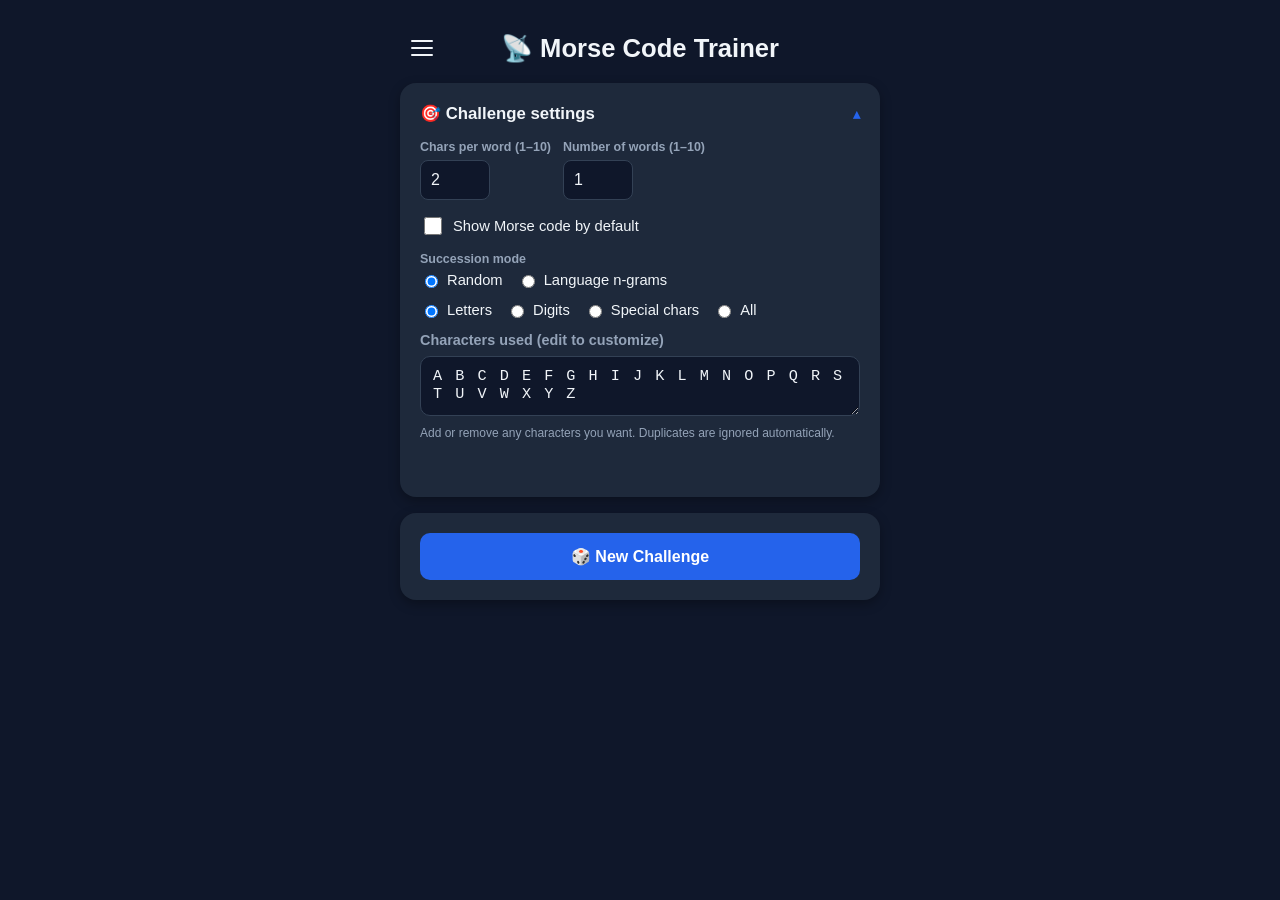
==== commit db55b764: "improve" ====
--- a/client/public/index.html
+++ b/client/public/index.html
@@ -40,15 +40,71 @@
     font-size: 1.6rem;
     margin-bottom: 20px;
   }
-  .page-link {
+  .app-header { position: relative; }
+  .app-header h1 { padding: 0 48px; }
+  .menu-btn {
+    position: absolute;
+    top: 50%;
+    left: 0;
+    width: 44px;
+    height: 44px;
+    padding: 11px;
+    transform: translateY(-50%);
+    background: transparent;
+    color: var(--text);
+  }
+  .menu-btn:hover { background: #1e293b; }
+  .menu-btn:active { transform: translateY(-50%) scale(0.97); }
+  .menu-icon, .menu-icon::before, .menu-icon::after {
     display: block;
-    color: var(--primary);
-    text-align: center;
-    margin: -12px 0 20px;
+    width: 22px;
+    height: 2px;
+    border-radius: 2px;
+    background: currentColor;
+  }
+  .menu-icon { position: relative; }
+  .menu-icon::before, .menu-icon::after { position: absolute; left: 0; content: '' }
+  .menu-icon::before { top: -7px; }
+  .menu-icon::after { top: 7px; }
+  .menu-backdrop {
+    position: fixed;
+    inset: 0;
+    z-index: 20;
+    border: 0;
+    border-radius: 0;
+    background: rgba(2, 6, 23, 0.68);
+    opacity: 0;
+    pointer-events: none;
+    transition: opacity 0.2s;
+  }
+  .side-menu {
+    position: fixed;
+    inset: 0 auto 0 0;
+    z-index: 21;
+    width: min(82vw, 280px);
+    padding: 24px 16px;
+    background: var(--card-bg);
+    box-shadow: 8px 0 24px rgba(0,0,0,0.35);
+    transform: translateX(-105%);
+    visibility: hidden;
+    transition: transform 0.22s ease, visibility 0s 0.22s;
+  }
+  .menu-open .menu-backdrop { opacity: 1; pointer-events: auto; }
+  .menu-open .side-menu { transform: translateX(0); visibility: visible; transition-delay: 0s; }
+  .side-menu-title { margin: 0 8px 22px; color: var(--muted); font-size: 0.78rem; text-transform: uppercase; }
+  .side-menu a {
+    display: block;
+    padding: 12px;
+    border-radius: 8px;
+    color: var(--text);
     font-weight: 600;
     text-decoration: none;
   }
-  .page-link:hover { color: #60a5fa; }
+  .side-menu a:hover { background: #334155; }
+  .side-menu a[aria-current="page"] {
+    background: rgba(37, 99, 235, 0.2);
+    color: #93c5fd;
+  }
   .card {
     background: var(--card-bg);
     border-radius: 16px;
@@ -145,26 +201,6 @@
   .section-body {
     margin-top: 16px;
   }
-  .settings-grid {
-    display: grid;
-    grid-template-columns: 1fr 1fr;
-    gap: 12px 16px;
-  }
-  .settings-field label {
-    font-size: 0.8rem;
-    margin-bottom: 4px;
-  }
-  .settings-field input[type="number"] {
-    width: 100%;
-  }
-  .reset-btn {
-    margin-top: 12px;
-    background: #334155;
-    color: var(--text);
-    font-size: 0.85rem;
-    padding: 10px;
-  }
-  .reset-btn:hover { background: #475569; }
   .charpool-textarea {
     width: 100%;
     min-height: 60px;
@@ -318,14 +354,25 @@
   .hidden { display: none; }
   @media (max-width: 380px) {
     .morse-display { font-size: 1.3rem; letter-spacing: 2px; }
-    .settings-grid { grid-template-columns: 1fr; }
   }
 </style>
 </head>
 <body>
+<button class="menu-backdrop" id="menuBackdrop" type="button" aria-label="Close navigation menu" aria-hidden="true" tabindex="-1"></button>
+<nav class="side-menu" id="sideMenu" aria-label="Main navigation" aria-hidden="true">
+  <p class="side-menu-title">Morse tools</p>
+  <a href="index.html" aria-current="page">Trainer</a>
+  <a href="translator.html">Text translator</a>
+  <a href="tree.html">Morse tree</a>
+  <a href="settings.html">Sound settings</a>
+</nav>
 <div class="app">
-  <h1>📡 Morse Code Trainer</h1>
-  <a class="page-link" href="translator.html">Open text translator</a>
+  <header class="app-header">
+    <button class="menu-btn" id="menuBtn" type="button" aria-label="Open navigation menu" aria-controls="sideMenu" aria-expanded="false">
+      <span class="menu-icon" aria-hidden="true"></span>
+    </button>
+    <h1>📡 Morse Code Trainer</h1>
+  </header>
 
   <div class="card">
     <button class="section-title-btn" id="challengeSettingsToggle">
@@ -385,45 +432,6 @@
         <div class="charpool-note">Add or remove any characters you want. Duplicates are ignored automatically.</div>
         <div class="charpool-warning" id="charPoolWarning"></div>
       </div>
-    </div>
-  </div>
-
-  <div class="card">
-    <button class="section-title-btn" id="soundSettingsToggle">
-      <span>⚙️ Sound settings</span>
-      <span class="section-arrow" id="soundSettingsArrow">▾</span>
-    </button>
-    <div class="section-body hidden" id="soundSettingsBody">
-      <div class="toggle-row">
-        <label><input type="checkbox" id="autoPlayToggle" checked> Auto-play sound on new challenge</label>
-      </div>
-      <div class="settings-grid">
-        <div class="settings-field">
-          <label for="freqInput">Frequency (Hz)</label>
-          <input type="number" id="freqInput" min="100" max="2000" step="10" value="650">
-        </div>
-        <div class="settings-field">
-          <label for="dotInput">Dot duration (ms)</label>
-          <input type="number" id="dotInput" min="20" max="1000" step="10" value="90">
-        </div>
-        <div class="settings-field">
-          <label for="dashInput">Dash duration (ms)</label>
-          <input type="number" id="dashInput" min="20" max="3000" step="10" value="270">
-        </div>
-        <div class="settings-field">
-          <label for="symbolGapInput">Gap between symbols (ms)</label>
-          <input type="number" id="symbolGapInput" min="0" max="1000" step="10" value="90">
-        </div>
-        <div class="settings-field">
-          <label for="charGapInput">Gap between characters (ms)</label>
-          <input type="number" id="charGapInput" min="0" max="3000" step="10" value="270">
-        </div>
-        <div class="settings-field">
-          <label for="wordGapInput">Gap between words (ms)</label>
-          <input type="number" id="wordGapInput" min="0" max="5000" step="10" value="630">
-        </div>
-      </div>
-      <button class="reset-btn" id="resetSettingsBtn">Reset to standard timing</button>
     </div>
   </div>
 
@@ -530,15 +538,6 @@
   ]
 };
 
-const DEFAULT_SETTINGS = {
-  freq: 650,
-  dot: 90,
-  dash: 270,
-  symbolGap: 90,
-  charGap: 270,
-  wordGap: 630
-};
-
 const EYE_OPEN_PATH = '<path d="M1 12s4-8 11-8 11 8 11 8-4 8-11 8-11-8-11-8z"></path><circle cx="12" cy="12" r="3"></circle>';
 const EYE_OFF_PATH = '<path d="M17.94 17.94A10.94 10.94 0 0 1 12 20c-7 0-11-8-11-8a21.8 21.8 0 0 1 5.06-6.06"></path><path d="M9.9 4.24A10.94 10.94 0 0 1 12 4c7 0 11 8 11 8a21.8 21.8 0 0 1-2.16 3.19"></path><path d="M14.12 14.12a3 3 0 1 1-4.24-4.24"></path><line x1="1" y1="1" x2="23" y2="23"></line>';
 
@@ -563,7 +562,6 @@
 const resultCompare = document.getElementById('resultCompare');
 const charPoolInput = document.getElementById('charPoolInput');
 const charPoolWarning = document.getElementById('charPoolWarning');
-const autoPlayToggle = document.getElementById('autoPlayToggle');
 const charsetSection = document.getElementById('charsetSection');
 const languageRow = document.getElementById('languageRow');
 const ngramHint = document.getElementById('ngramHint');
@@ -572,48 +570,74 @@
 const challengeSettingsBody = document.getElementById('challengeSettingsBody');
 const challengeSettingsArrow = document.getElementById('challengeSettingsArrow');
 
-const soundSettingsToggle = document.getElementById('soundSettingsToggle');
-const soundSettingsBody = document.getElementById('soundSettingsBody');
-const soundSettingsArrow = document.getElementById('soundSettingsArrow');
-const freqInput = document.getElementById('freqInput');
-const dotInput = document.getElementById('dotInput');
-const dashInput = document.getElementById('dashInput');
-const symbolGapInput = document.getElementById('symbolGapInput');
-const charGapInput = document.getElementById('charGapInput');
-const wordGapInput = document.getElementById('wordGapInput');
-const resetSettingsBtn = document.getElementById('resetSettingsBtn');
+const menuBtn = document.getElementById('menuBtn');
+const menuBackdrop = document.getElementById('menuBackdrop');
+const sideMenu = document.getElementById('sideMenu');
+
+function setMenuOpen(isOpen) {
+  document.body.classList.toggle('menu-open', isOpen);
+  menuBtn.setAttribute('aria-expanded', String(isOpen));
+  menuBtn.setAttribute('aria-label', isOpen ? 'Close navigation menu' : 'Open navigation menu');
+  menuBackdrop.setAttribute('aria-hidden', String(!isOpen));
+  sideMenu.setAttribute('aria-hidden', String(!isOpen));
+  if (isOpen) sideMenu.querySelector('a').focus();
+  else menuBtn.focus();
+}
+
+menuBtn.addEventListener('click', () => setMenuOpen(!document.body.classList.contains('menu-open')));
+menuBackdrop.addEventListener('click', () => setMenuOpen(false));
+document.addEventListener('keydown', event => {
+  if (event.key === 'Escape' && document.body.classList.contains('menu-open')) setMenuOpen(false);
+});
 
 const SOUND_SETTINGS_KEY = 'morse-trainer-sound-settings';
-const soundSettingInputs = [freqInput, dotInput, dashInput, symbolGapInput, charGapInput, wordGapInput];
-
-function loadSoundSettings() {
+const TRAINER_SETTINGS_KEY = 'morse-trainer-settings';
+
+function selectRadio(name, value) {
+  const input = document.querySelector(`input[name="${name}"][value="${value}"]`);
+  if (input) input.checked = true;
+}
+
+function loadTrainerSettings() {
+  let savedSettings = null;
   try {
-    const savedSettings = JSON.parse(localStorage.getItem(SOUND_SETTINGS_KEY));
-    if (!savedSettings) return;
-    soundSettingInputs.forEach(input => {
-      if (savedSettings[input.id] !== undefined) input.value = savedSettings[input.id];
-    });
-    if (typeof savedSettings.autoPlay === 'boolean') autoPlayToggle.checked = savedSettings.autoPlay;
+    savedSettings = JSON.parse(localStorage.getItem(TRAINER_SETTINGS_KEY));
   } catch (error) {
-    console.warn('Could not load sound settings:', error);
-  }
-}
-
-function saveSoundSettings() {
-  const savedSettings = { autoPlay: autoPlayToggle.checked };
-  soundSettingInputs.forEach(input => {
-    savedSettings[input.id] = input.value;
-  });
+    console.warn('Could not load trainer settings:', error);
+  }
+
+  if (savedSettings) {
+    if (savedSettings.numChars !== undefined) numCharsInput.value = savedSettings.numChars;
+    if (savedSettings.numWords !== undefined) numWordsInput.value = savedSettings.numWords;
+    if (typeof savedSettings.showMorseDefault === 'boolean') showMorseDefaultToggle.checked = savedSettings.showMorseDefault;
+    selectRadio('successionMode', savedSettings.successionMode);
+    selectRadio('ngramLanguage', savedSettings.ngramLanguage);
+    selectRadio('charset', savedSettings.charset);
+  }
+
+  charPoolInput.value = savedSettings && typeof savedSettings.charPool === 'string'
+    ? savedSettings.charPool
+    : PRESETS[document.querySelector('input[name="charset"]:checked').value].join(' ');
+  validateCharPool();
+  updateSuccessionModeUI();
+}
+
+function saveTrainerSettings() {
+  const savedSettings = {
+    numChars: numCharsInput.value,
+    numWords: numWordsInput.value,
+    showMorseDefault: showMorseDefaultToggle.checked,
+    successionMode: document.querySelector('input[name="successionMode"]:checked').value,
+    ngramLanguage: document.querySelector('input[name="ngramLanguage"]:checked').value,
+    charset: document.querySelector('input[name="charset"]:checked').value,
+    charPool: charPoolInput.value
+  };
   try {
-    localStorage.setItem(SOUND_SETTINGS_KEY, JSON.stringify(savedSettings));
+    localStorage.setItem(TRAINER_SETTINGS_KEY, JSON.stringify(savedSettings));
   } catch (error) {
-    console.warn('Could not save sound settings:', error);
-  }
-}
-
-loadSoundSettings();
-soundSettingInputs.forEach(input => input.addEventListener('input', saveSoundSettings));
-autoPlayToggle.addEventListener('change', saveSoundSettings);
+    console.warn('Could not save trainer settings:', error);
+  }
+}
 
 function applyPresetToTextarea() {
   const mode = document.querySelector('input[name="charset"]:checked').value;
@@ -622,7 +646,10 @@
 }
 
 document.querySelectorAll('input[name="charset"]').forEach(el => {
-  el.addEventListener('change', applyPresetToTextarea);
+  el.addEventListener('change', () => {
+    applyPresetToTextarea();
+    saveTrainerSettings();
+  });
 });
 
 function parseCharPool(rawValue) {
@@ -656,7 +683,10 @@
   return pool;
 }
 
-charPoolInput.addEventListener('input', validateCharPool);
+charPoolInput.addEventListener('input', () => {
+  validateCharPool();
+  saveTrainerSettings();
+});
 
 function updateSuccessionModeUI() {
   const mode = document.querySelector('input[name="successionMode"]:checked').value;
@@ -672,9 +702,15 @@
 }
 
 document.querySelectorAll('input[name="successionMode"]').forEach(el => {
-  el.addEventListener('change', updateSuccessionModeUI);
+  el.addEventListener('change', () => {
+    updateSuccessionModeUI();
+    saveTrainerSettings();
+  });
 });
-updateSuccessionModeUI();
+document.querySelectorAll('input[name="ngramLanguage"]').forEach(el => el.addEventListener('change', saveTrainerSettings));
+numCharsInput.addEventListener('input', saveTrainerSettings);
+numWordsInput.addEventListener('input', saveTrainerSettings);
+showMorseDefaultToggle.addEventListener('change', saveTrainerSettings);
 
 function updateMorseVisibility() {
   if (morseHidden) {
@@ -719,31 +755,25 @@
   challengeSettingsArrow.textContent = isHidden ? '▴' : '▾';
 });
 
-soundSettingsToggle.addEventListener('click', () => {
-  const isHidden = soundSettingsBody.classList.contains('hidden');
-  soundSettingsBody.classList.toggle('hidden');
-  soundSettingsArrow.textContent = isHidden ? '▴' : '▾';
-});
-
-resetSettingsBtn.addEventListener('click', () => {
-  freqInput.value = DEFAULT_SETTINGS.freq;
-  dotInput.value = DEFAULT_SETTINGS.dot;
-  dashInput.value = DEFAULT_SETTINGS.dash;
-  symbolGapInput.value = DEFAULT_SETTINGS.symbolGap;
-  charGapInput.value = DEFAULT_SETTINGS.charGap;
-  wordGapInput.value = DEFAULT_SETTINGS.wordGap;
-  saveSoundSettings();
-});
-
 function getSoundSettings() {
-  const clampMin = (val, min) => (isNaN(val) || val < min ? min : val);
+  let savedSettings = {};
+  try {
+    savedSettings = JSON.parse(localStorage.getItem(SOUND_SETTINGS_KEY)) || {};
+  } catch (error) {
+    console.warn('Could not load sound settings:', error);
+  }
+  const clamp = (value, fallback, min, max) => {
+    const parsedValue = Number.parseFloat(value);
+    return Math.min(Math.max(Number.isFinite(parsedValue) ? parsedValue : fallback, min), max);
+  };
   return {
-    freq: clampMin(parseFloat(freqInput.value), 50),
-    dot: clampMin(parseFloat(dotInput.value), 10) / 1000,
-    dash: clampMin(parseFloat(dashInput.value), 10) / 1000,
-    symbolGap: clampMin(parseFloat(symbolGapInput.value), 0) / 1000,
-    charGap: clampMin(parseFloat(charGapInput.value), 0) / 1000,
-    wordGap: clampMin(parseFloat(wordGapInput.value), 0) / 1000
+    autoPlay: savedSettings.autoPlay !== false,
+    freq: clamp(savedSettings.freqInput, 650, 100, 2000),
+    dot: clamp(savedSettings.dotInput, 90, 20, 1000) / 1000,
+    dash: clamp(savedSettings.dashInput, 270, 20, 3000) / 1000,
+    symbolGap: clamp(savedSettings.symbolGapInput, 90, 0, 1000) / 1000,
+    charGap: clamp(savedSettings.charGapInput, 270, 0, 3000) / 1000,
+    wordGap: clamp(savedSettings.wordGapInput, 630, 0, 5000) / 1000
   };
 }
 
@@ -797,7 +827,7 @@
   morseHidden = !showMorseDefaultToggle.checked;
   updateMorseVisibility();
 
-  if (autoPlayToggle.checked) {
+  if (getSoundSettings().autoPlay) {
     playMorse(currentAnswer);
   }
 }
@@ -895,8 +925,7 @@
   if (e.key === 'Enter') checkBtn.click();
 });
 
-// Initialize the character pool textarea with the default preset (Letters)
-applyPresetToTextarea();
+loadTrainerSettings();
 
 // Register service worker for offline support
 if ('serviceWorker' in navigator) {
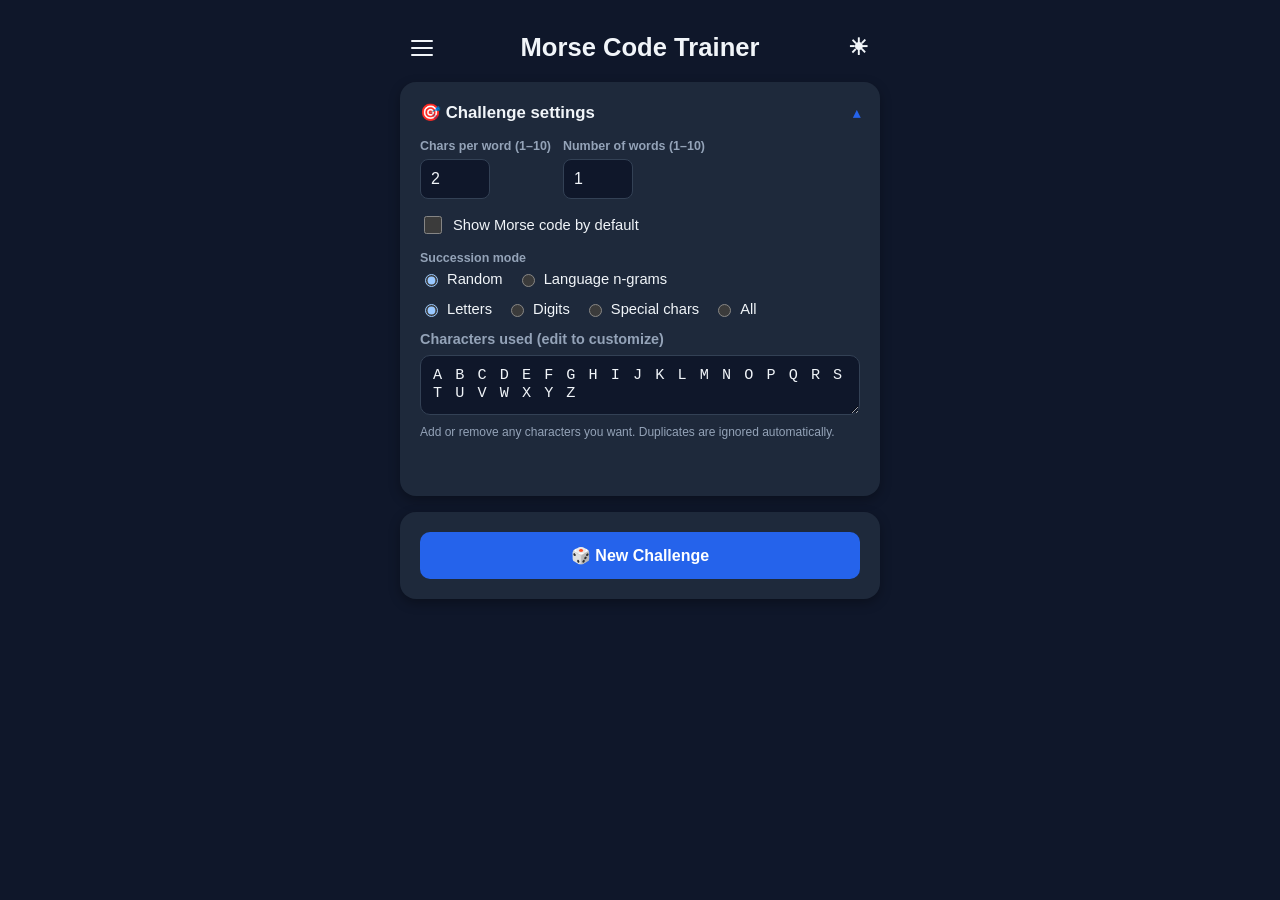
==== commit bc25a557: "improve" ====
--- a/client/public/index.html
+++ b/client/public/index.html
@@ -5,6 +5,7 @@
 <meta name="viewport" content="width=device-width, initial-scale=1.0, maximum-scale=1.0">
 <title>Morse Code Trainer</title>
 <link rel="manifest" href="manifest.json">
+<link rel="stylesheet" href="layout.css">
 <meta name="theme-color" content="#0f172a">
 <link rel="apple-touch-icon" href="icon-192.png">
 <meta name="apple-mobile-web-app-capable" content="yes">
@@ -40,71 +41,6 @@
     font-size: 1.6rem;
     margin-bottom: 20px;
   }
-  .app-header { position: relative; }
-  .app-header h1 { padding: 0 48px; }
-  .menu-btn {
-    position: absolute;
-    top: 50%;
-    left: 0;
-    width: 44px;
-    height: 44px;
-    padding: 11px;
-    transform: translateY(-50%);
-    background: transparent;
-    color: var(--text);
-  }
-  .menu-btn:hover { background: #1e293b; }
-  .menu-btn:active { transform: translateY(-50%) scale(0.97); }
-  .menu-icon, .menu-icon::before, .menu-icon::after {
-    display: block;
-    width: 22px;
-    height: 2px;
-    border-radius: 2px;
-    background: currentColor;
-  }
-  .menu-icon { position: relative; }
-  .menu-icon::before, .menu-icon::after { position: absolute; left: 0; content: '' }
-  .menu-icon::before { top: -7px; }
-  .menu-icon::after { top: 7px; }
-  .menu-backdrop {
-    position: fixed;
-    inset: 0;
-    z-index: 20;
-    border: 0;
-    border-radius: 0;
-    background: rgba(2, 6, 23, 0.68);
-    opacity: 0;
-    pointer-events: none;
-    transition: opacity 0.2s;
-  }
-  .side-menu {
-    position: fixed;
-    inset: 0 auto 0 0;
-    z-index: 21;
-    width: min(82vw, 280px);
-    padding: 24px 16px;
-    background: var(--card-bg);
-    box-shadow: 8px 0 24px rgba(0,0,0,0.35);
-    transform: translateX(-105%);
-    visibility: hidden;
-    transition: transform 0.22s ease, visibility 0s 0.22s;
-  }
-  .menu-open .menu-backdrop { opacity: 1; pointer-events: auto; }
-  .menu-open .side-menu { transform: translateX(0); visibility: visible; transition-delay: 0s; }
-  .side-menu-title { margin: 0 8px 22px; color: var(--muted); font-size: 0.78rem; text-transform: uppercase; }
-  .side-menu a {
-    display: block;
-    padding: 12px;
-    border-radius: 8px;
-    color: var(--text);
-    font-weight: 600;
-    text-decoration: none;
-  }
-  .side-menu a:hover { background: #334155; }
-  .side-menu a[aria-current="page"] {
-    background: rgba(37, 99, 235, 0.2);
-    color: #93c5fd;
-  }
   .card {
     background: var(--card-bg);
     border-radius: 16px;
@@ -358,21 +294,7 @@
 </style>
 </head>
 <body>
-<button class="menu-backdrop" id="menuBackdrop" type="button" aria-label="Close navigation menu" aria-hidden="true" tabindex="-1"></button>
-<nav class="side-menu" id="sideMenu" aria-label="Main navigation" aria-hidden="true">
-  <p class="side-menu-title">Morse tools</p>
-  <a href="index.html" aria-current="page">Trainer</a>
-  <a href="translator.html">Text translator</a>
-  <a href="tree.html">Morse tree</a>
-  <a href="settings.html">Sound settings</a>
-</nav>
-<div class="app">
-  <header class="app-header">
-    <button class="menu-btn" id="menuBtn" type="button" aria-label="Open navigation menu" aria-controls="sideMenu" aria-expanded="false">
-      <span class="menu-icon" aria-hidden="true"></span>
-    </button>
-    <h1>📡 Morse Code Trainer</h1>
-  </header>
+<morse-layout page-title="Morse Code Trainer" current-page="index.html">
 
   <div class="card">
     <button class="section-title-btn" id="challengeSettingsToggle">
@@ -465,8 +387,9 @@
       <div class="result" id="resultCompare"></div>
     </div>
   </div>
-</div>
-
+</morse-layout>
+
+<script src="layout.js"></script>
 <script>
 const MORSE = {
   'A': '.-', 'B': '-...', 'C': '-.-.', 'D': '-..', 'E': '.', 'F': '..-.',
@@ -570,26 +493,6 @@
 const challengeSettingsBody = document.getElementById('challengeSettingsBody');
 const challengeSettingsArrow = document.getElementById('challengeSettingsArrow');
 
-const menuBtn = document.getElementById('menuBtn');
-const menuBackdrop = document.getElementById('menuBackdrop');
-const sideMenu = document.getElementById('sideMenu');
-
-function setMenuOpen(isOpen) {
-  document.body.classList.toggle('menu-open', isOpen);
-  menuBtn.setAttribute('aria-expanded', String(isOpen));
-  menuBtn.setAttribute('aria-label', isOpen ? 'Close navigation menu' : 'Open navigation menu');
-  menuBackdrop.setAttribute('aria-hidden', String(!isOpen));
-  sideMenu.setAttribute('aria-hidden', String(!isOpen));
-  if (isOpen) sideMenu.querySelector('a').focus();
-  else menuBtn.focus();
-}
-
-menuBtn.addEventListener('click', () => setMenuOpen(!document.body.classList.contains('menu-open')));
-menuBackdrop.addEventListener('click', () => setMenuOpen(false));
-document.addEventListener('keydown', event => {
-  if (event.key === 'Escape' && document.body.classList.contains('menu-open')) setMenuOpen(false);
-});
-
 const SOUND_SETTINGS_KEY = 'morse-trainer-sound-settings';
 const TRAINER_SETTINGS_KEY = 'morse-trainer-settings';
 
@@ -768,12 +671,12 @@
   };
   return {
     autoPlay: savedSettings.autoPlay !== false,
-    freq: clamp(savedSettings.freqInput, 650, 100, 2000),
-    dot: clamp(savedSettings.dotInput, 90, 20, 1000) / 1000,
-    dash: clamp(savedSettings.dashInput, 270, 20, 3000) / 1000,
-    symbolGap: clamp(savedSettings.symbolGapInput, 90, 0, 1000) / 1000,
-    charGap: clamp(savedSettings.charGapInput, 270, 0, 3000) / 1000,
-    wordGap: clamp(savedSettings.wordGapInput, 630, 0, 5000) / 1000
+    freq: clamp(savedSettings.freqInput, 600, 100, 2000),
+    dot: clamp(savedSettings.dotInput, 100, 20, 1000) / 1000,
+    dash: clamp(savedSettings.dashInput, 300, 20, 3000) / 1000,
+    symbolGap: clamp(savedSettings.symbolGapInput, 100, 0, 1000) / 1000,
+    charGap: clamp(savedSettings.charGapInput, 300, 0, 3000) / 1000,
+    wordGap: clamp(savedSettings.wordGapInput, 700, 0, 5000) / 1000
   };
 }
 
--- a/client/public/layout.css
+++ b/client/public/layout.css
@@ -0,0 +1,131 @@
+:root[data-theme='light'] {
+  --primary: #1d4ed8;
+  --primary-dark: #1e40af;
+  --success: #15803d;
+  --error: #b91c1c;
+  --bg: #f8fafc;
+  --card-bg: #ffffff;
+  --panel: #ffffff;
+  --text: #0f172a;
+  --muted: #475569;
+  --line: #94a3b8;
+  --dot: #0369a1;
+  --dash: #b45309;
+  --warning: #a16207;
+}
+morse-layout { display: contents; }
+.app-header { position: relative; }
+.app-header h1 { padding-right: 48px; padding-left: 48px; }
+.menu-btn,
+.theme-btn {
+  position: absolute;
+  top: 50%;
+  left: 0;
+  width: 44px;
+  height: 44px;
+  padding: 11px;
+  transform: translateY(-50%);
+  border: 0;
+  border-radius: 8px;
+  background: transparent;
+  color: var(--text);
+  cursor: pointer;
+}
+.theme-btn {
+  right: 0;
+  left: auto;
+  padding: 0;
+  font-size: 1.45rem;
+  line-height: 1;
+}
+.menu-btn:hover,
+.theme-btn:hover { background: var(--card-bg, var(--panel)); }
+.menu-btn:active,
+.theme-btn:active { transform: translateY(-50%) scale(0.97); }
+.menu-icon,
+.menu-icon::before,
+.menu-icon::after {
+  display: block;
+  width: 22px;
+  height: 2px;
+  border-radius: 2px;
+  background: currentColor;
+}
+.menu-icon { position: relative; }
+.menu-icon::before,
+.menu-icon::after {
+  position: absolute;
+  left: 0;
+  content: '';
+}
+.menu-icon::before { top: -7px; }
+.menu-icon::after { top: 7px; }
+.menu-backdrop {
+  position: fixed;
+  inset: 0;
+  z-index: 20;
+  width: 100%;
+  height: 100%;
+  padding: 0;
+  border: 0;
+  border-radius: 0;
+  background: rgba(2, 6, 23, 0.68);
+  opacity: 0;
+  pointer-events: none;
+  transition: opacity 0.2s;
+}
+.side-menu {
+  position: fixed;
+  inset: 0 auto 0 0;
+  z-index: 21;
+  width: min(82vw, 280px);
+  padding: 24px 16px;
+  background: var(--card-bg, var(--panel));
+  box-shadow: 8px 0 24px rgba(0, 0, 0, 0.35);
+  transform: translateX(-105%);
+  visibility: hidden;
+  transition: transform 0.22s ease, visibility 0s 0.22s;
+}
+.menu-open .menu-backdrop { opacity: 1; pointer-events: auto; }
+.menu-open .side-menu { transform: translateX(0); visibility: visible; transition-delay: 0s; }
+.side-menu-title {
+  margin: 0 8px 22px;
+  color: var(--muted);
+  font-size: 0.78rem;
+  text-transform: uppercase;
+}
+.side-menu a {
+  display: block;
+  padding: 12px;
+  border-radius: 8px;
+  color: var(--text);
+  font-weight: 600;
+  text-decoration: none;
+}
+.side-menu a:hover { background: #334155; }
+.side-menu a[aria-current='page'] { background: rgba(37, 99, 235, 0.2); color: #93c5fd; }
+
+:root[data-theme='light'] .menu-backdrop { background: rgba(15, 23, 42, 0.45); }
+:root[data-theme='light'] .side-menu { box-shadow: 8px 0 24px rgba(15, 23, 42, 0.18); }
+:root[data-theme='light'] .side-menu a:hover,
+:root[data-theme='light'] .eye-btn:hover { background: #e2e8f0; }
+:root[data-theme='light'] .side-menu a[aria-current='page'] { background: #dbeafe; color: #1d4ed8; }
+:root[data-theme='light'] .card { box-shadow: 0 4px 12px rgba(15, 23, 42, 0.12); }
+:root[data-theme='light'] input[type='number'],
+:root[data-theme='light'] textarea,
+:root[data-theme='light'] .answer-input,
+:root[data-theme='light'] .morse-output,
+:root[data-theme='light'] .morse-display {
+  border-color: #cbd5e1;
+  background: #ffffff;
+}
+:root[data-theme='light'] .btn-secondary,
+:root[data-theme='light'] .secondary { background: #e2e8f0; color: var(--text); }
+:root[data-theme='light'] .btn-secondary:hover,
+:root[data-theme='light'] .secondary:hover { background: #cbd5e1; }
+:root[data-theme='light'] .tree-viewport { border-color: #cbd5e1; scrollbar-color: #94a3b8 var(--bg); }
+:root[data-theme='light'] .tree-node circle { stroke: #64748b; }
+:root[data-theme='light'] .tree-node.node-root circle { stroke: #2563eb; }
+:root[data-theme='light'] .tree-node.node-number circle { fill: #fff7ed; }
+:root[data-theme='light'] .tree-node.node-special circle { fill: #eff6ff; }
+:root[data-theme='light'] .tree-node.node-junction circle { fill: #e2e8f0; stroke: #94a3b8; }
